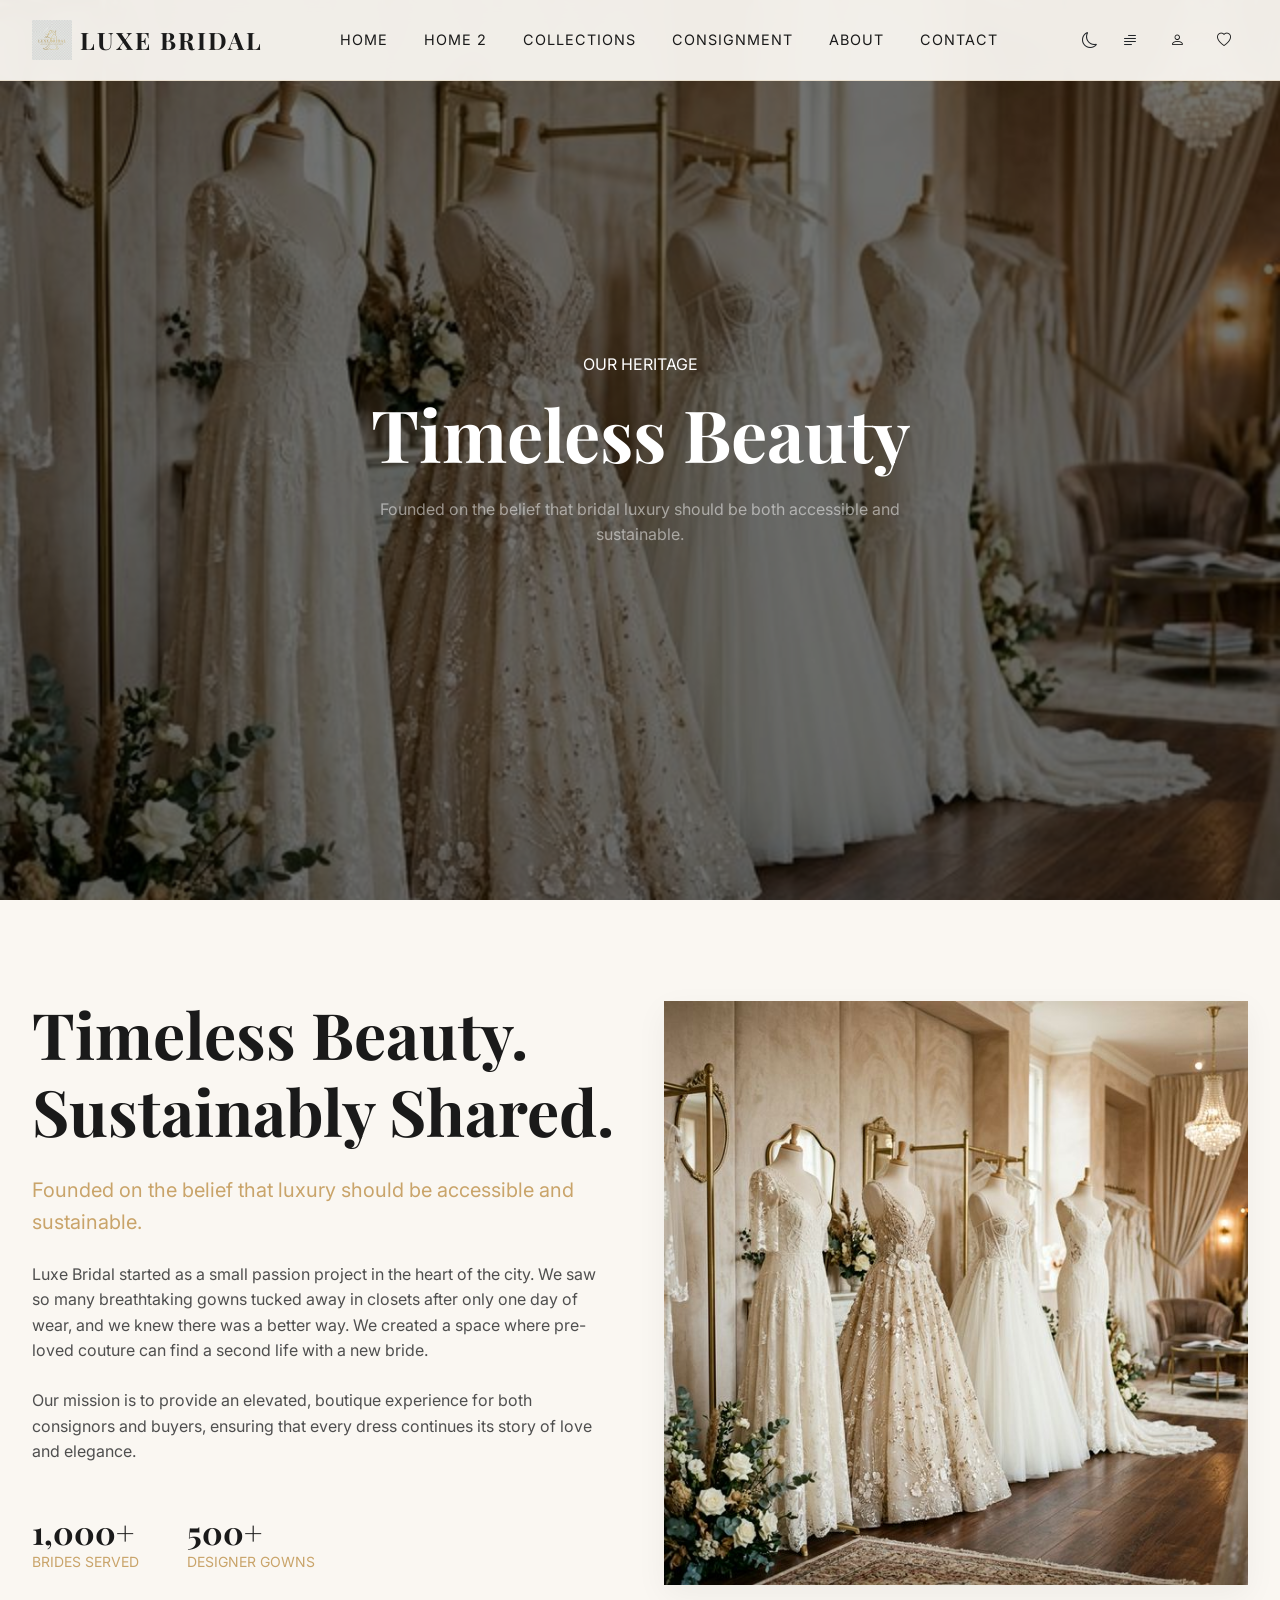
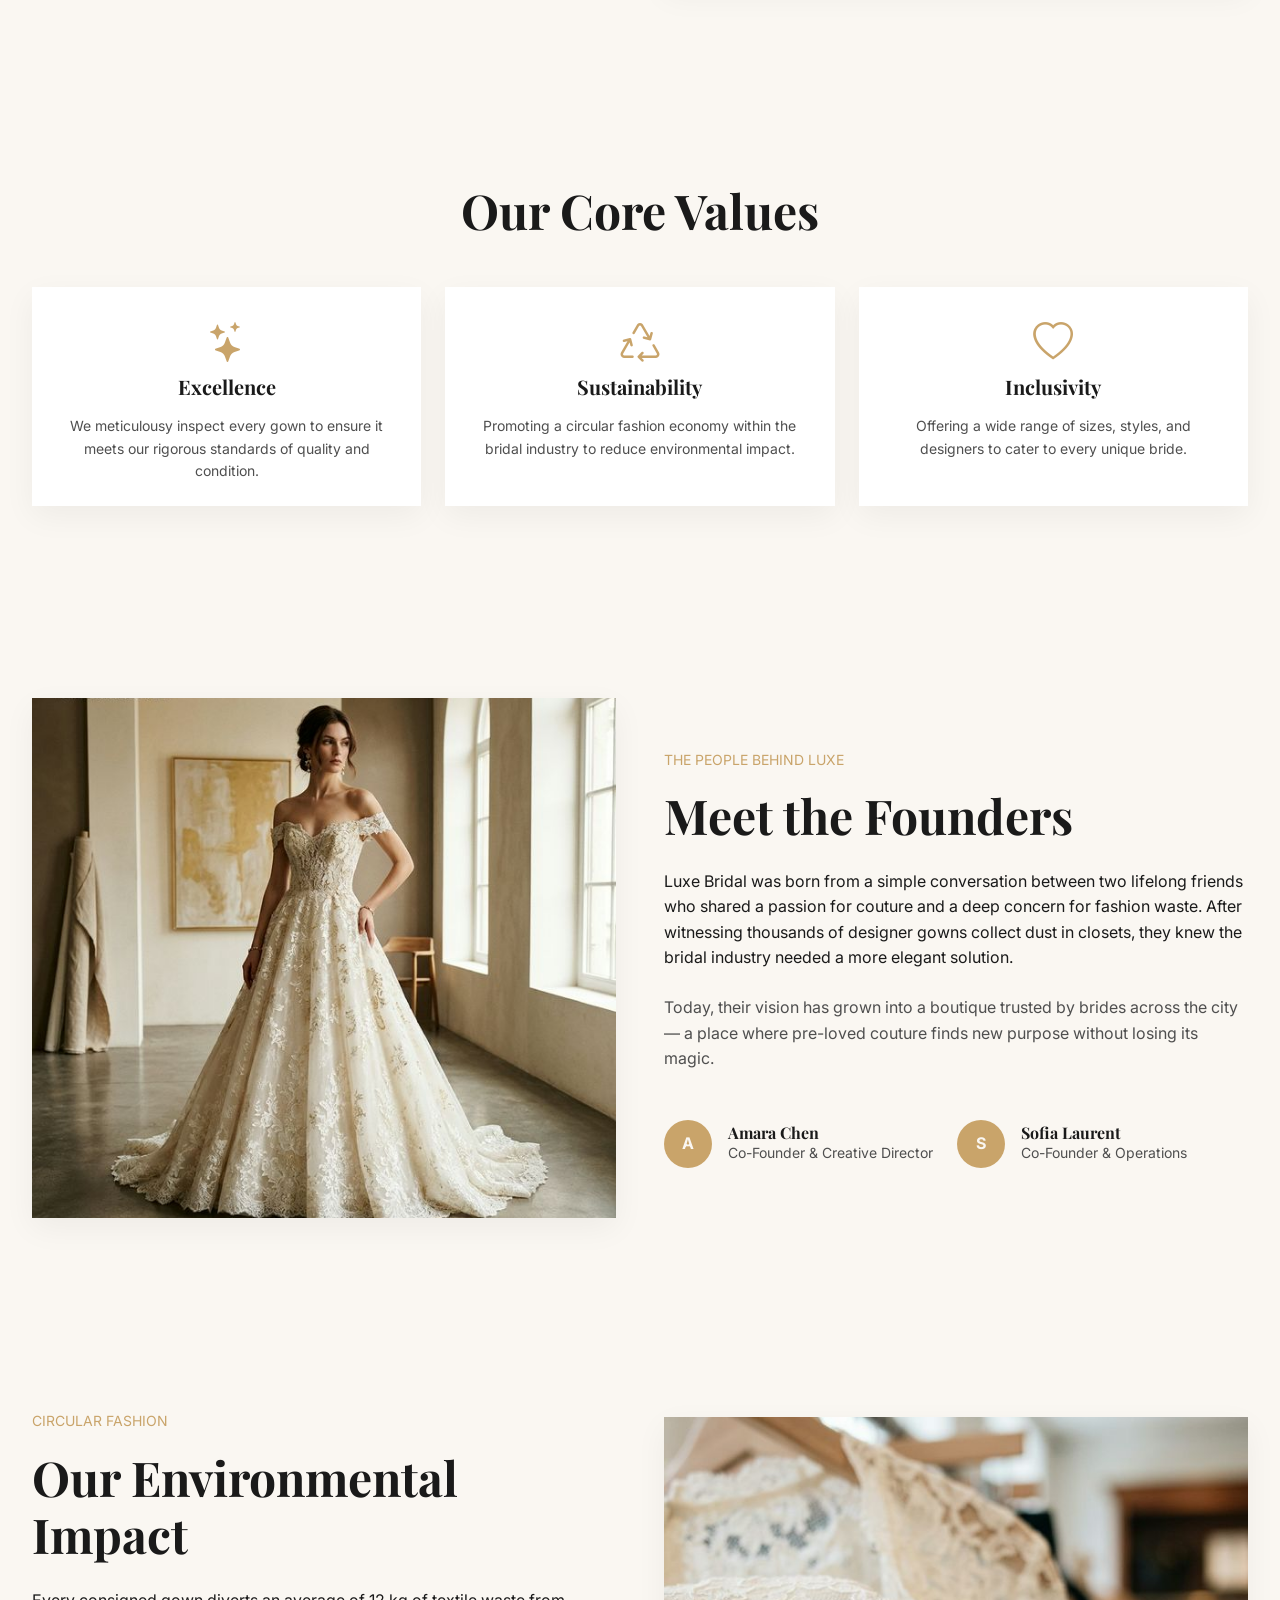
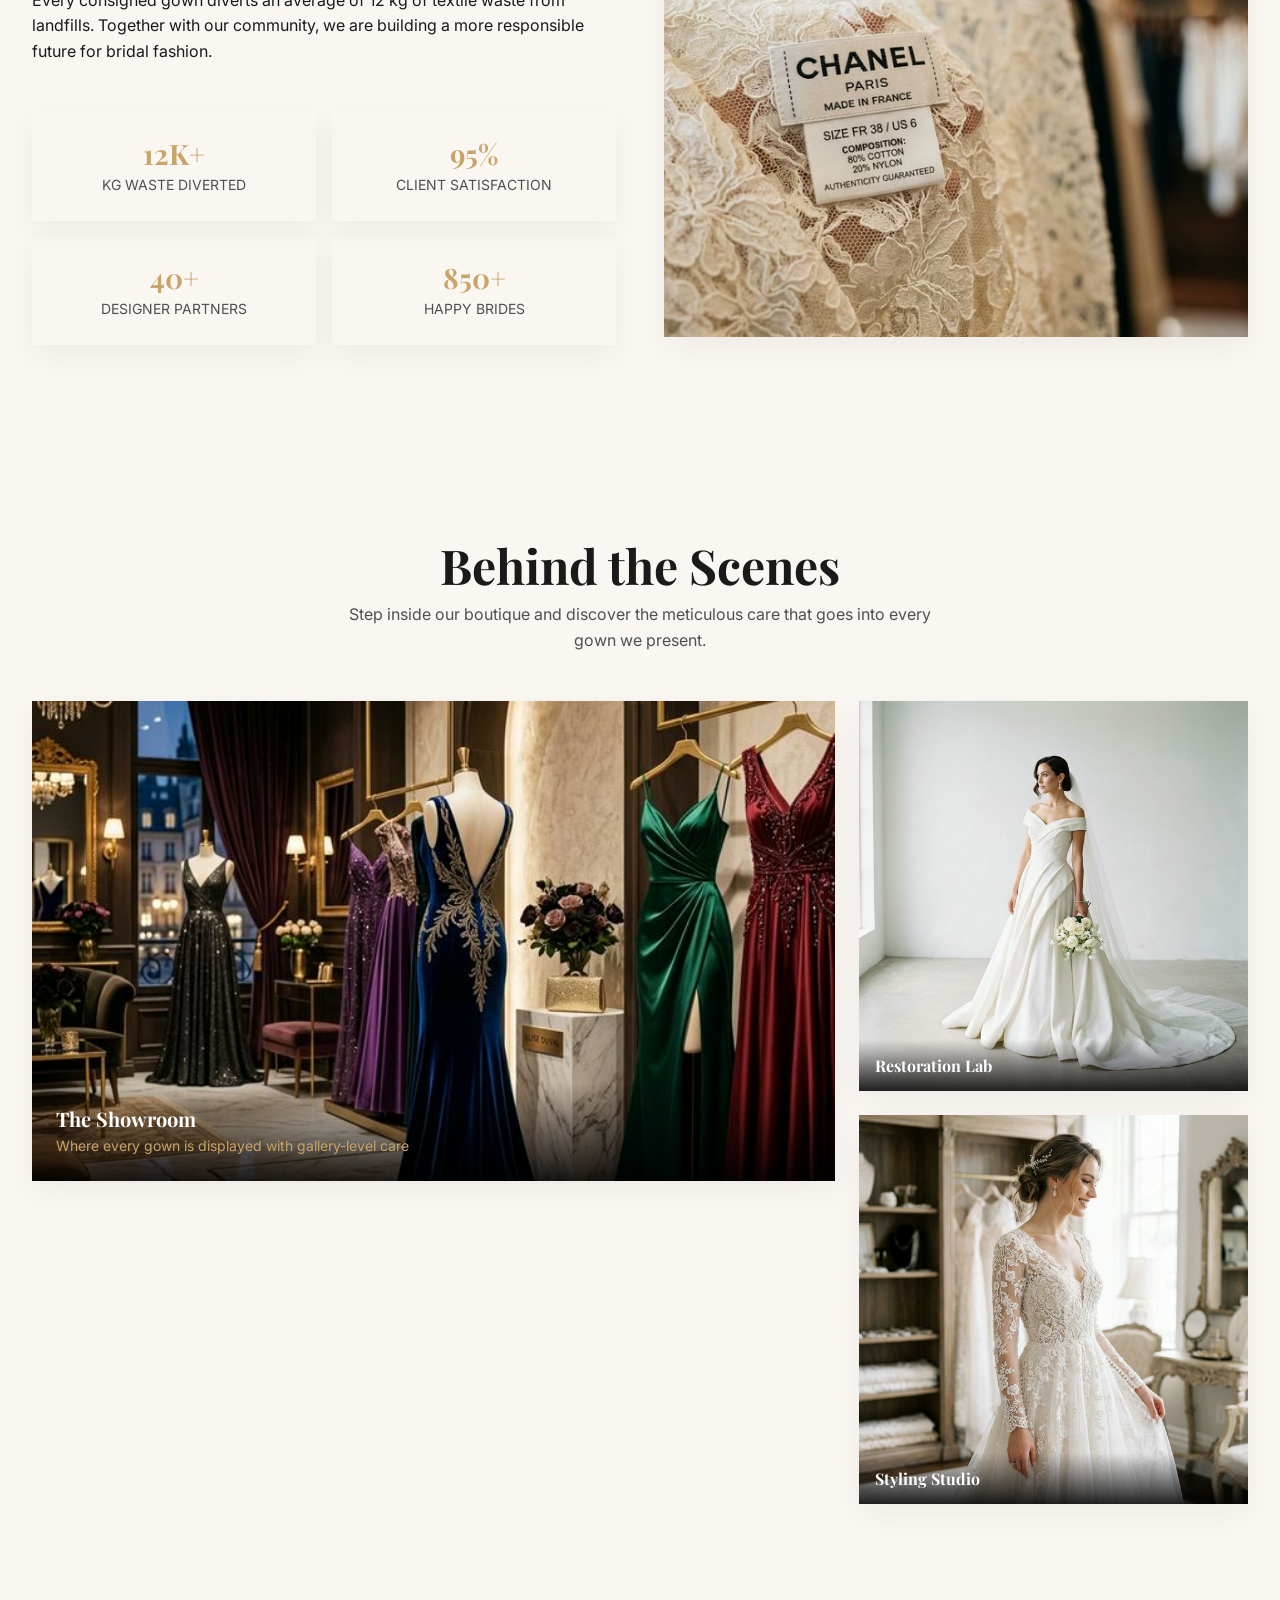
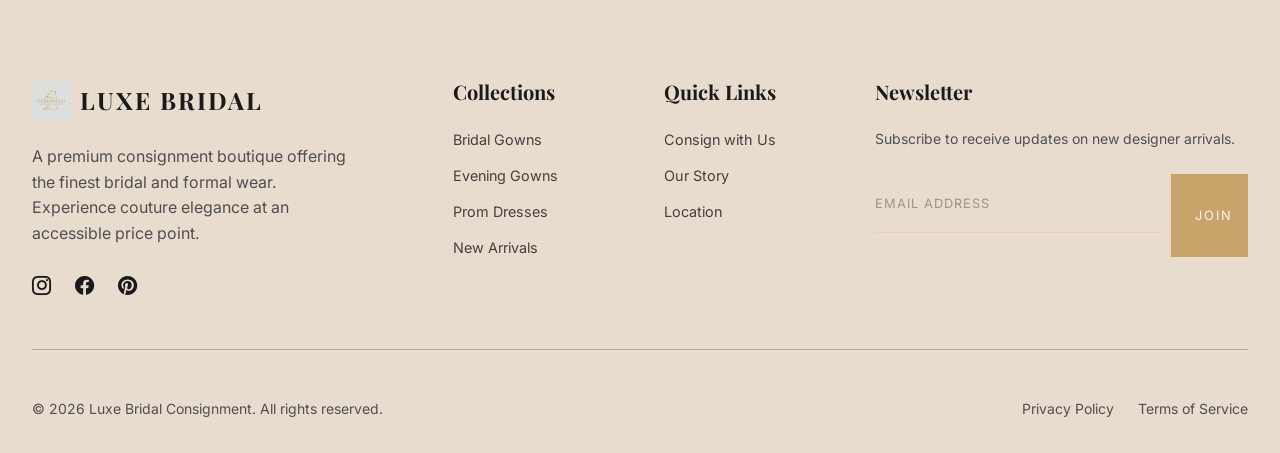
==== about.html @ f7917729 "Standardize luxury branding, update footers, and add social logins" ====
<!DOCTYPE html>
<html lang="en">

<head>
    <meta charset="UTF-8">
    <meta name="viewport" content="width=device-width, initial-scale=1.0">
    <title>About Our Story | LUXE BRIDAL</title>
    <link href="https://cdn.jsdelivr.net/npm/bootstrap@5.3.0/dist/css/bootstrap.min.css" rel="stylesheet">
    <link rel="stylesheet" href="https://cdn.jsdelivr.net/npm/bootstrap-icons@1.11.1/font/bootstrap-icons.css">
    <link rel="stylesheet" href="css/style.css">
</head>

<body data-theme="light">

    <!-- Header -->
    <nav class="navbar-luxury">
        <div class="container-custom d-flex justify-content-between align-items-center">
            <a href="index.html" class="brand-logo">
                <img src="images/logo.png" alt="Luxe Bridal Logo" class="logo-img me-2">
                Luxe Bridal
            </a>

            <div class="nav-links-desktop d-none d-lg-block">
                <a href="index.html" class="nav-link-custom">Home</a>
                <a href="home2.html" class="nav-link-custom">Home 2</a>
                <a href="collections.html" class="nav-link-custom">Collections</a>
                <a href="consignment.html" class="nav-link-custom">Consignment</a>
                <a href="about.html" class="nav-link-custom active">About</a>
                <a href="contact.html" class="nav-link-custom">Contact</a>
            </div>

            <div class="header-actions d-flex align-items-center">
                <button id="theme-toggle" class="btn border-0 p-2 me-2" aria-label="Toggle Theme">
                    <i class="bi bi-moon"></i>
                </button>
                <button id="rtl-toggle" class="btn border-0 p-2 me-2" aria-label="Toggle RTL">
                    <i class="bi bi-text-paragraph"></i>
                </button>
                <a href="login.html" class="nav-link-custom d-none d-md-block me-3"><i class="bi bi-person"></i></a>
                <a href="#" class="nav-link-custom me-3"><i class="bi bi-heart"></i></a>
                <button id="hamburger-menu" class="btn border-0 p-0 d-lg-none" aria-label="Open Menu">
                    <i class="bi bi-list fs-3"></i>
                </button>
            </div>
        </div>
    </nav>

    <!-- Sidebar Menu (Mobile & Expanded) -->
    <div id="sidebar-overlay" class="sidebar-overlay"></div>
    <div id="sidebar-menu" class="sidebar-menu">
        <div id="sidebar-close" class="sidebar-close"><i class="bi bi-x-lg"></i></div>
        <nav class="d-flex flex-column gap-4">
            <a href="index.html" class="fs-4 luxury-heading">Home</a>
            <a href="home2.html" class="fs-4 luxury-heading">Home 2</a>
            <a href="collections.html" class="fs-4 luxury-heading">Collections</a>
            <a href="consignment.html" class="fs-4 luxury-heading">Consignment</a>
            <a href="about.html" class="fs-4 luxury-heading">Our Story</a>
            <a href="contact.html" class="fs-4 luxury-heading">Contact</a>
            <hr class="my-3 opacity-25">
            <a href="login.html" class="fs-5">Login / Sign Up</a>
        </nav>
        <div class="mt-auto">
            <p class="small opacity-50 mb-3">Luxe Bridal Consignment</p>
            <div class="d-flex gap-3">
                <a href="#"><i class="bi bi-instagram"></i></a>
                <a href="#"><i class="bi bi-facebook"></i></a>
                <a href="#"><i class="bi bi-pinterest"></i></a>
            </div>
        </div>
    </div>

    <!-- Page Header (Unified Hero) -->
    <header class="hero hero-small" style="background-image: url('images/collection_bridal.png');">
        <div class="hero-overlay"></div>
        <div class="hero-content container py-5 text-center">
            <span class="text-white text-uppercase letter-spacing-2 mb-3 d-block">Our Heritage</span>
            <h1 class="text-white display-3 luxury-heading">Timeless Beauty</h1>
            <p class="text-white-50 mx-auto mb-0" style="max-width: 600px;">Founded on the belief that bridal luxury
                should be both accessible and sustainable.</p>
        </div>
    </header>

    <!-- About Main -->
    <section class="py-5">
        <div class="container-custom py-5">
            <div class="row align-items-center g-5">
                <div class="col-lg-6">
                    <h1 class="display-3 luxury-heading mb-4">Timeless Beauty. Sustainably Shared.</h1>
                    <p class="lead text-gold mb-4">Founded on the belief that luxury should be accessible and
                        sustainable.</p>
                    <p class="text-muted mb-4">Luxe Bridal started as a small passion project in the heart of the city.
                        We saw so many breathtaking gowns tucked away in closets after only one day of wear, and we knew
                        there was a better way. We created a space where pre-loved couture can find a second life with a
                        new bride.</p>
                    <p class="text-muted mb-5">Our mission is to provide an elevated, boutique experience for both
                        consignors and buyers, ensuring that every dress continues its story of love and elegance.</p>
                    <div class="d-flex gap-5">
                        <div>
                            <h3 class="h2 luxury-heading mb-0">1,000+</h3>
                            <p class="small text-gold text-uppercase">Brides Served</p>
                        </div>
                        <div>
                            <h3 class="h2 luxury-heading mb-0">500+</h3>
                            <p class="small text-gold text-uppercase">Designer Gowns</p>
                        </div>
                    </div>
                </div>
                <div class="col-lg-6">
                    <div class="position-relative">
                        <img src="images/collection_bridal.png" alt="Our Boutique" class="img-fluid luxury-shadow">
                        <div class="accent-square d-none d-xl-block"></div>
                    </div>
                </div>
            </div>
        </div>
    </section>

    <!-- Values Section -->
    <section class="py-5 bg-ivory">
        <div class="container-custom py-5 text-center">
            <h2 class="display-5 luxury-heading mb-5">Our Core Values</h2>
            <div class="row g-4">
                <div class="col-md-4">
                    <div class="p-4 bg-white luxury-shadow h-100" style="background: var(--card-bg) !important;">
                        <i class="bi bi-stars text-gold fs-1 mb-3"></i>
                        <h4 class="luxury-heading h5 mb-3">Excellence</h4>
                        <p class="small text-muted mb-0">We meticulousy inspect every gown to ensure it meets our
                            rigorous standards of quality and condition.</p>
                    </div>
                </div>
                <div class="col-md-4">
                    <div class="p-4 bg-white luxury-shadow h-100" style="background: var(--card-bg) !important;">
                        <i class="bi bi-recycle text-gold fs-1 mb-3"></i>
                        <h4 class="luxury-heading h5 mb-3">Sustainability</h4>
                        <p class="small text-muted mb-0">Promoting a circular fashion economy within the bridal industry
                            to reduce environmental impact.</p>
                    </div>
                </div>
                <div class="col-md-4">
                    <div class="p-4 bg-white luxury-shadow h-100" style="background: var(--card-bg) !important;">
                        <i class="bi bi-heart text-gold fs-1 mb-3"></i>
                        <h4 class="luxury-heading h5 mb-3">Inclusivity</h4>
                        <p class="small text-muted mb-0">Offering a wide range of sizes, styles, and designers to cater
                            to every unique bride.</p>
                    </div>
                </div>
            </div>
        </div>
    </section>

    <!-- Section 1: Meet the Founders -->
    <section class="py-5">
        <div class="container-custom py-5">
            <div class="row align-items-center g-5">
                <div class="col-lg-6">
                    <img src="images/hero_bridal.png" alt="Our Founders" class="img-fluid luxury-shadow w-100"
                        style="object-fit:cover; max-height:520px;">
                </div>
                <div class="col-lg-6">
                    <span class="text-gold text-uppercase letter-spacing-2 small mb-3 d-block">The People Behind
                        Luxe</span>
                    <h2 class="display-5 luxury-heading mb-4">Meet the Founders</h2>
                    <p class="mb-4">Luxe Bridal was born from a simple conversation between two lifelong friends who
                        shared a passion for couture and a deep concern for fashion waste. After witnessing thousands of
                        designer gowns collect dust in closets, they knew the bridal industry needed a more elegant
                        solution.</p>
                    <p class="text-muted mb-5">Today, their vision has grown into a boutique trusted by brides across
                        the city — a place where pre-loved couture finds new purpose without losing its magic.</p>
                    <div class="d-flex gap-4">
                        <div class="d-flex align-items-center gap-3">
                            <div class="rounded-circle d-flex align-items-center justify-content-center"
                                style="width:48px;height:48px;background:var(--accent-gold);color:var(--btn-text);font-weight:700;">
                                A</div>
                            <div>
                                <h6 class="luxury-heading mb-0">Amara Chen</h6>
                                <p class="small text-muted mb-0">Co-Founder & Creative Director</p>
                            </div>
                        </div>
                        <div class="d-flex align-items-center gap-3">
                            <div class="rounded-circle d-flex align-items-center justify-content-center"
                                style="width:48px;height:48px;background:var(--accent-gold);color:var(--btn-text);font-weight:700;">
                                S</div>
                            <div>
                                <h6 class="luxury-heading mb-0">Sofia Laurent</h6>
                                <p class="small text-muted mb-0">Co-Founder & Operations</p>
                            </div>
                        </div>
                    </div>
                </div>
            </div>
        </div>
    </section>

    <!-- Section 2: Our Impact -->
    <section class="py-5 bg-ivory">
        <div class="container-custom py-5">
            <div class="row align-items-center g-5 flex-row-reverse">
                <div class="col-lg-6">
                    <img src="images/consignment_process.png" alt="Our Impact" class="img-fluid luxury-shadow w-100"
                        style="object-fit:cover; max-height:520px;">
                </div>
                <div class="col-lg-6">
                    <span class="text-gold text-uppercase letter-spacing-2 small mb-3 d-block">Circular Fashion</span>
                    <h2 class="display-5 luxury-heading mb-4">Our Environmental Impact</h2>
                    <p class="mb-5">Every consigned gown diverts an average of 12 kg of textile waste from landfills.
                        Together with our community, we are building a more responsible future for bridal fashion.</p>
                    <div class="row g-3">
                        <div class="col-6">
                            <div class="p-4 luxury-shadow text-center h-100">
                                <h3 class="luxury-heading text-gold mb-1">12K+</h3>
                                <p class="small text-muted mb-0 text-uppercase letter-spacing-1">Kg Waste Diverted</p>
                            </div>
                        </div>
                        <div class="col-6">
                            <div class="p-4 luxury-shadow text-center h-100">
                                <h3 class="luxury-heading text-gold mb-1">95%</h3>
                                <p class="small text-muted mb-0 text-uppercase letter-spacing-1">Client Satisfaction</p>
                            </div>
                        </div>
                        <div class="col-6">
                            <div class="p-4 luxury-shadow text-center h-100">
                                <h3 class="luxury-heading text-gold mb-1">40+</h3>
                                <p class="small text-muted mb-0 text-uppercase letter-spacing-1">Designer Partners</p>
                            </div>
                        </div>
                        <div class="col-6">
                            <div class="p-4 luxury-shadow text-center h-100">
                                <h3 class="luxury-heading text-gold mb-1">850+</h3>
                                <p class="small text-muted mb-0 text-uppercase letter-spacing-1">Happy Brides</p>
                            </div>
                        </div>
                    </div>
                </div>
            </div>
        </div>
    </section>

    <!-- Section 3: Behind the Scenes -->
    <section class="py-5">
        <div class="container-custom py-5">
            <div class="text-center mb-5">
                <h2 class="display-5 luxury-heading">Behind the Scenes</h2>
                <p class="text-muted mx-auto" style="max-width:600px;">Step inside our boutique and discover the
                    meticulous care that goes into every gown we present.</p>
            </div>
            <div class="row g-4">
                <div class="col-md-8">
                    <div class="position-relative overflow-hidden luxury-shadow" style="height: 480px;">
                        <img src="images/collection_formal.png" alt="Boutique Interior"
                            class="w-100 h-100 object-fit-cover">
                        <div class="position-absolute bottom-0 start-0 w-100 p-4"
                            style="background: linear-gradient(transparent, rgba(0,0,0,0.85));">
                            <h4 class="text-white luxury-heading h5 mb-1">The Showroom</h4>
                            <p class="text-gold small mb-0">Where every gown is displayed with gallery-level care</p>
                        </div>
                    </div>
                </div>
                <div class="col-md-4">
                    <div class="d-flex flex-column gap-4 h-100">
                        <div class="position-relative overflow-hidden luxury-shadow flex-grow-1"
                            style="min-height: 228px;">
                            <img src="images/dress_1.png" alt="Restoration" class="w-100 h-100 object-fit-cover">
                            <div class="position-absolute bottom-0 start-0 w-100 p-3"
                                style="background: linear-gradient(transparent, rgba(0,0,0,0.85));">
                                <h5 class="text-white luxury-heading h6 mb-0">Restoration Lab</h5>
                            </div>
                        </div>
                        <div class="position-relative overflow-hidden luxury-shadow flex-grow-1"
                            style="min-height: 228px;">
                            <img src="images/dress_2.png" alt="Styling" class="w-100 h-100 object-fit-cover">
                            <div class="position-absolute bottom-0 start-0 w-100 p-3"
                                style="background: linear-gradient(transparent, rgba(0,0,0,0.85));">
                                <h5 class="text-white luxury-heading h6 mb-0">Styling Studio</h5>
                            </div>
                        </div>
                    </div>
                </div>
            </div>
        </div>
    </section>

    <!-- Footer -->
    <footer>
        <div class="container-custom">
            <div class="row g-5">
                <div class="col-lg-4">
                    <a href="index.html" class="brand-logo mb-4">
                        <img src="images/logo.png" alt="Luxe Bridal Logo" class="logo-img me-2">
                        Luxe Bridal
                    </a>
                    <p class="text-muted pe-lg-5">A premium consignment boutique offering the finest bridal and formal
                        wear. Experience couture elegance at an accessible price point.</p>
                    <div class="d-flex mt-4">
                        <a href="#" class="social-icon"><i class="bi bi-instagram"></i></a>
                        <a href="#" class="social-icon"><i class="bi bi-facebook"></i></a>
                        <a href="#" class="social-icon"><i class="bi bi-pinterest"></i></a>
                    </div>
                </div>
                <div class="col-md-4 col-lg-2">
                    <h5 class="luxury-heading mb-4">Collections</h5>
                    <a href="collections.html" class="footer-link">Bridal Gowns</a>
                    <a href="collections.html" class="footer-link">Evening Gowns</a>
                    <a href="collections.html" class="footer-link">Prom Dresses</a>
                    <a href="collections.html" class="footer-link">New Arrivals</a>
                </div>
                <div class="col-md-4 col-lg-2">
                    <h5 class="luxury-heading mb-4">Quick Links</h5>
                    <a href="consignment.html" class="footer-link">Consign with Us</a>
                    <a href="about.html" class="footer-link">Our Story</a>
                    <a href="contact.html" class="footer-link">Location</a>
                </div>
                <div class="col-md-4 col-lg-4">
                    <h5 class="luxury-heading mb-4">Newsletter</h5>
                    <p class="small text-muted mb-4">Subscribe to receive updates on new designer arrivals.</p>
                    <div class="d-flex">
                        <input type="email" class="form-control-luxury me-2" placeholder="Email Address">
                        <button class="btn-gold px-4">Join</button>
                    </div>
                </div>
            </div>
            <hr class="my-5 opacity-10">
            <div class="d-flex flex-column flex-md-row justify-content-between align-items-center gap-3">
                <p class="small text-muted mb-0">&copy; 2026 Luxe Bridal Consignment. All rights reserved.</p>
                <div class="d-flex gap-4">
                    <a href="#" class="small text-muted">Privacy Policy</a>
                    <a href="#" class="small text-muted">Terms of Service</a>
                </div>
            </div>
        </div>
    </footer>

    <script src="https://cdn.jsdelivr.net/npm/bootstrap@5.3.0/dist/js/bootstrap.bundle.min.js"></script>
    <script src="js/main.js"></script>
</body>

</html>
---- css/style.css ----
/* 
    Consignment Shop for Bridal & Formal Wear 
    Design Style: Luxury, Elegant, Editorial
*/

@import url('https://fonts.googleapis.com/css2?family=Playfair+Display:ital,wght@0,400;0,700;1,400&family=Inter:wght@300;400;500;600&family=Cormorant+Garamond:ital,wght@0,300;0,600;1,300&display=swap');

:root {
    /* Light Mode Tokens */
    --primary-bg: #FAF7F2;
    --secondary-bg: #E8DCCF;
    --accent-gold: #C9A46A;
    --accent-nude: #D9B8A8;
    --text-main: #1A1A1A;
    --text-muted: #4F4F4F;
    --header-bg: rgba(250, 247, 242, 0.95);
    --border-color: rgba(201, 164, 106, 0.2);
    --btn-text: #FAF7F2;
    --card-bg: #ffffff;

    /* Typography */
    --font-heading: 'Playfair Display', serif;
    --font-body: 'Inter', sans-serif;
    --font-alt: 'Cormorant Garamond', serif;

    /* Transitions */
    --transition-smooth: all 0.4s cubic-bezier(0.165, 0.84, 0.44, 1);
}

[data-theme="dark"] {
    /* Dark Mode Tokens */
    --primary-bg: #0F0F10;
    --secondary-bg: #1C1A19;
    --accent-gold: #D4AF72;
    --accent-nude: #4A3B35;
    --text-main: #FFFFFF;
    --text-muted: #D1D1D1;
    --header-bg: rgba(15, 15, 16, 0.95);
    --border-color: rgba(212, 175, 114, 0.2);
    --btn-text: #0F0F10;
    --card-bg: #1A1A1B;
}

* {
    margin: 0;
    padding: 0;
    box-sizing: border-box;
}

body {
    font-family: var(--font-body);
    background-color: var(--primary-bg);
    color: var(--text-main);
    line-height: 1.6;
    transition: var(--transition-smooth);
    overflow-x: hidden;
}

h1,
h2,
h3,
h4,
.luxury-heading {
    font-family: var(--font-heading);
    font-weight: 700;
}

p,
.lead {
    font-weight: 400;
    color: var(--text-main);
}

.text-muted {
    color: var(--text-muted) !important;
    opacity: 1 !important;
}

h1,
h2,
h3,
h4,
h5,
h6,
.luxury-heading {
    color: var(--text-main);
}

a {
    text-decoration: none;
    color: inherit;
    transition: var(--transition-smooth);
}

/* --- Layout Components --- */

.container-custom {
    max-width: 1400px;
    margin: 0 auto;
    padding: 0 2rem;
}

/* Header & Navbar */
.navbar-luxury {
    position: fixed;
    top: 0;
    width: 100%;
    z-index: 1000;
    background: var(--header-bg);
    backdrop-filter: blur(10px);
    border-bottom: 1px solid var(--border-color);
    padding: 1.25rem 0;
    transition: var(--transition-smooth);
}

.brand-logo {
    font-family: var(--font-heading);
    font-size: 1.5rem;
    letter-spacing: 2px;
    text-transform: uppercase;
    font-weight: 700;
    display: flex;
    align-items: center;
}

.logo-img {
    height: 40px;
    width: auto;
    object-fit: contain;
    transition: var(--transition-smooth);
}

.brand-logo:hover .logo-img {
    transform: scale(1.1);
}

.nav-link-custom {
    font-size: 0.9rem;
    text-transform: uppercase;
    letter-spacing: 1px;
    margin: 0 1rem;
    position: relative;
}

.nav-link-custom::after {
    content: '';
    position: absolute;
    bottom: -5px;
    left: 0;
    width: 0;
    height: 1px;
    background: var(--accent-gold);
    transition: var(--transition-smooth);
}

.nav-link-custom:hover::after {
    width: 100%;
}

/* Sidebar Menu */
.sidebar-overlay {
    position: fixed;
    top: 0;
    left: 0;
    width: 100%;
    height: 100%;
    background: rgba(0, 0, 0, 0.5);
    z-index: 1001;
    opacity: 0;
    visibility: hidden;
    transition: var(--transition-smooth);
}

/* --- Refined Components --- */

.sidebar-menu {
    position: fixed;
    top: 0;
    right: -100%;
    width: 350px;
    height: 100vh;
    background: var(--primary-bg);
    z-index: 1002;
    padding: 3rem;
    transition: all 0.5s cubic-bezier(0.77, 0, 0.175, 1);
    display: flex;
    flex-direction: column;
    box-shadow: -10px 0 30px rgba(0, 0, 0, 0.05);
}

[data-theme="dark"] .sidebar-menu {
    background: rgba(15, 15, 16, 0.98);
    backdrop-filter: blur(15px);
}

.sidebar-overlay.active {
    opacity: 1;
    visibility: visible;
}

.sidebar-menu.active {
    right: 0;
}

.btn-gold {
    background: var(--accent-gold);
    color: var(--btn-text) !important;
    padding: 1rem 2.5rem;
    text-transform: uppercase;
    letter-spacing: 2px;
    font-size: 0.8rem;
    border: none;
    border-radius: 0;
    position: relative;
    overflow: hidden;
    transition: var(--transition-smooth);
    display: inline-block;
    text-align: center;
}

.btn-gold::before {
    content: '';
    position: absolute;
    top: 0;
    left: -100%;
    width: 100%;
    height: 100%;
    background: rgba(255, 255, 255, 0.1);
    transition: var(--transition-smooth);
}

.btn-gold:hover::before {
    left: 0;
}

.btn-gold:hover {
    background: var(--text-main);
    color: var(--primary-bg) !important;
}

/* --- Home 2 Specific Sections --- */

/* Editorial Ribbon */
.editorial-ribbon {
    background: var(--text-main);
    color: var(--primary-bg);
    padding: 2.5rem 0;
    overflow: hidden;
}

.marquee-container {
    display: flex;
    white-space: nowrap;
    animation: marquee 30s linear infinite;
}

.marquee-item {
    font-family: var(--font-heading);
    font-size: 1.2rem;
    text-transform: uppercase;
    letter-spacing: 5px;
    margin: 0 4rem;
    opacity: 0.6;
}

@keyframes marquee {
    0% {
        transform: translateX(0);
    }

    100% {
        transform: translateX(-50%);
    }
}

/* Split Screen Hero */
.hero-split {
    display: flex;
    height: 100vh;
    background: var(--primary-bg);
}

.hero-split-image {
    flex: 1;
    background-size: cover;
    background-position: center;
}

.hero-split-content {
    flex: 1;
    display: flex;
    flex-direction: column;
    justify-content: center;
    padding: 5rem;
    background: var(--secondary-bg);
}

/* Vault Cards */
.vault-card {
    border: 1px solid var(--accent-gold);
    padding: 2.5rem;
    transition: var(--transition-smooth);
    text-align: center;
}

.vault-card:hover {
    background: var(--accent-gold);
    color: var(--btn-text);
}

.vault-card:hover p {
    color: var(--btn-text) !important;
}

/* Stories / Testimonials */
.story-wrapper {
    position: relative;
    padding-bottom: 4rem;
}

.story-quote {
    font-family: var(--font-alt);
    font-style: italic;
    font-size: 1.8rem;
    line-height: 1.4;
    margin-bottom: 2rem;
}

/* Service Spotlight Icons */
.service-icon-box {
    border: 1px solid var(--border-color);
    padding: 3rem;
    transition: var(--transition-smooth);
    height: 100%;
}

.service-icon-box:hover {
    border-color: var(--accent-gold);
    transform: translateY(-5px);
}

@media (max-width: 991px) {
    .hero-split {
        flex-direction: column;
        height: auto;
    }

    .hero-split-image {
        width: 100%;
        height: 60vh;
        min-height: 400px;
    }

    .hero-split-content {
        padding: 3rem 1.5rem;
    }
}

/* Form refinement */
.form-control-luxury::placeholder {
    color: var(--text-muted);
    opacity: 0.5;
    font-size: 0.8rem;
    text-transform: uppercase;
    letter-spacing: 1px;
}

/* Accessibility: Focus States */
.btn:focus,
.form-control:focus,
a:focus {
    outline: 2px solid var(--accent-gold);
    outline-offset: 3px;
}

/* Prevent horizontal scroll on small devices */
html,
body {
    max-width: 100%;
    overflow-x: hidden;
}

/* Image Hover Zoom */
.product-card .img-container {
    overflow: hidden;
}

.product-card .img-container img {
    transition: transform 0.8s cubic-bezier(0.165, 0.84, 0.44, 1);
}

.product-card:hover .img-container img {
    transform: scale(1.1);
}

.btn-outline {
    border: 1px solid var(--accent-gold);
    color: var(--text-main);
    padding: 1rem 2.5rem;
    text-transform: uppercase;
    letter-spacing: 2px;
    font-size: 0.8rem;
    background: transparent;
    transition: var(--transition-smooth);
}

.btn-outline:hover {
    background: var(--accent-gold);
    color: var(--btn-text);
}

/* Hero Section */
.hero {
    height: 100vh;
    display: flex;
    align-items: center;
    justify-content: center;
    text-align: center;
    position: relative;
    background-size: cover;
    background-position: center;
    color: #fff;
}

.hero-overlay {
    position: absolute;
    top: 0;
    left: 0;
    width: 100%;
    height: 100%;
    background: rgba(0, 0, 0, 0.55);
}

.hero-content {
    position: relative;
    z-index: 1;
    max-width: 800px;
}

.hero-content h1 {
    font-size: 4.5rem;
    margin-bottom: 1.5rem;
    line-height: 1.1;
    animation: fadeInUp 1s ease forwards;
}

/* Card Styles */
.product-card {
    background: var(--card-bg);
    border: none;
    border-radius: 0;
    overflow: hidden;
    transition: var(--transition-smooth);
    margin-bottom: 2rem;
}

.product-card:hover {
    transform: translateY(-10px);
    box-shadow: 0 20px 40px rgba(0, 0, 0, 0.1);
}

.product-card img {
    width: 100%;
    height: 500px;
    object-fit: cover;
    transition: var(--transition-smooth);
}

.product-card:hover img {
    transform: scale(1.05);
}

.product-info {
    padding: 1.5rem;
    text-align: center;
}

/* Footer & Hover Effects */
footer {
    background: var(--secondary-bg);
    padding: 5rem 0 2rem;
    color: var(--text-main);
}

.footer-link {
    display: block;
    margin-bottom: 0.8rem;
    font-size: 0.9rem;
    opacity: 0.8;
}

.footer-link:hover {
    opacity: 1;
    color: var(--accent-gold);
    padding-left: 5px;
}

.social-icon {
    font-size: 1.2rem;
    margin-right: 1.5rem;
    transition: var(--transition-smooth);
}

.social-icon:hover {
    color: var(--accent-gold);
    text-shadow: 0 0 10px var(--accent-gold);
}

/* Responsive Grid Fixes */
@media (max-width: 1024px) {
    .hero-content h1 {
        font-size: 3.5rem;
    }

    .nav-links-desktop {
        display: none;
    }
}

@media (max-width: 768px) {
    .container-custom {
        padding: 0 1.5rem;
    }

    .hero-content h1 {
        font-size: 2.5rem;
    }

    .sidebar-menu {
        width: 100%;
    }
}

/* Animations */
@keyframes fadeInUp {
    from {
        opacity: 0;
        transform: translateY(30px);
    }

    to {
        opacity: 1;
        transform: translateY(0);
    }
}

/* Form Styles */
.auth-container {
    max-width: 450px;
    margin: 8rem auto 5rem;
    padding: 3rem;
    background: var(--card-bg);
    border: 1px solid var(--border-color);
}

.form-control-luxury {
    background: transparent;
    border: none;
    border-bottom: 1px solid var(--border-color);
    border-radius: 0;
    color: var(--text-main) !important;
    padding: 1rem 0;
    margin-bottom: 1.5rem;
}

.form-control-luxury:focus {
    box-shadow: none;
    border-bottom-color: var(--accent-gold);
    background: transparent;
}

/* Collections Page */
.filter-sidebar {
    position: sticky;
    top: 100px;
}

.filter-group {
    margin-bottom: 2rem;
}

.filter-title {
    font-size: 0.8rem;
    text-transform: uppercase;
    letter-spacing: 2px;
    margin-bottom: 1rem;
    display: block;
    font-weight: 700;
}

/* UI Utility Classes */
.text-gold {
    color: var(--accent-gold);
}

.bg-ivory {
    background-color: var(--primary-bg) !important;
}

.bg-white {
    background-color: var(--card-bg) !important;
}

.luxury-shadow {
    box-shadow: 0 10px 30px rgba(0, 0, 0, 0.05);
}

/* Custom Scrollbar */
::-webkit-scrollbar {
    width: 8px;
}

::-webkit-scrollbar-track {
    background: var(--primary-bg);
}

::-webkit-scrollbar-thumb {
    background: var(--accent-gold);
}

/* Password Toggle Style */
.password-toggle-btn {
    position: absolute;
    right: 0;
    top: 50%;
    transform: translateY(-50%);
    background: transparent;
    border: none;
    color: var(--text-muted);
    padding: 0 5px;
    cursor: pointer;
    transition: var(--transition-smooth);
    display: flex;
    align-items: center;
    justify-content: center;
}

.password-toggle-btn:hover {
    color: var(--accent-gold);
}

.form-control-luxury {
    padding-right: 40px !important;
    /* Make room for the eye icon */
}

/* Social Login Styles */
.social-login-divider {
    position: relative;
    text-align: center;
    margin: 2rem 0;
}

.social-login-divider::before {
    content: '';
    position: absolute;
    top: 50%;
    left: 0;
    width: 100%;
    height: 1px;
    background: var(--border-color);
}

.social-login-divider span {
    position: relative;
    padding: 0 1rem;
    background: var(--card-bg);
    color: var(--text-muted);
    font-size: 0.75rem;
    text-transform: uppercase;
    letter-spacing: 2px;
}

.social-buttons {
    display: flex;
    gap: 1rem;
    justify-content: center;
}

.btn-social {
    width: 50px;
    height: 50px;
    display: flex;
    align-items: center;
    justify-content: center;
    border: 1px solid var(--border-color);
    background: transparent;
    transition: var(--transition-smooth);
    color: var(--text-main);
    font-size: 1.2rem;
}

.btn-social:hover {
    border-color: var(--accent-gold);
    color: var(--accent-gold);
    transform: translateY(-3px);
    box-shadow: 0 5px 15px rgba(201, 164, 106, 0.1);
}
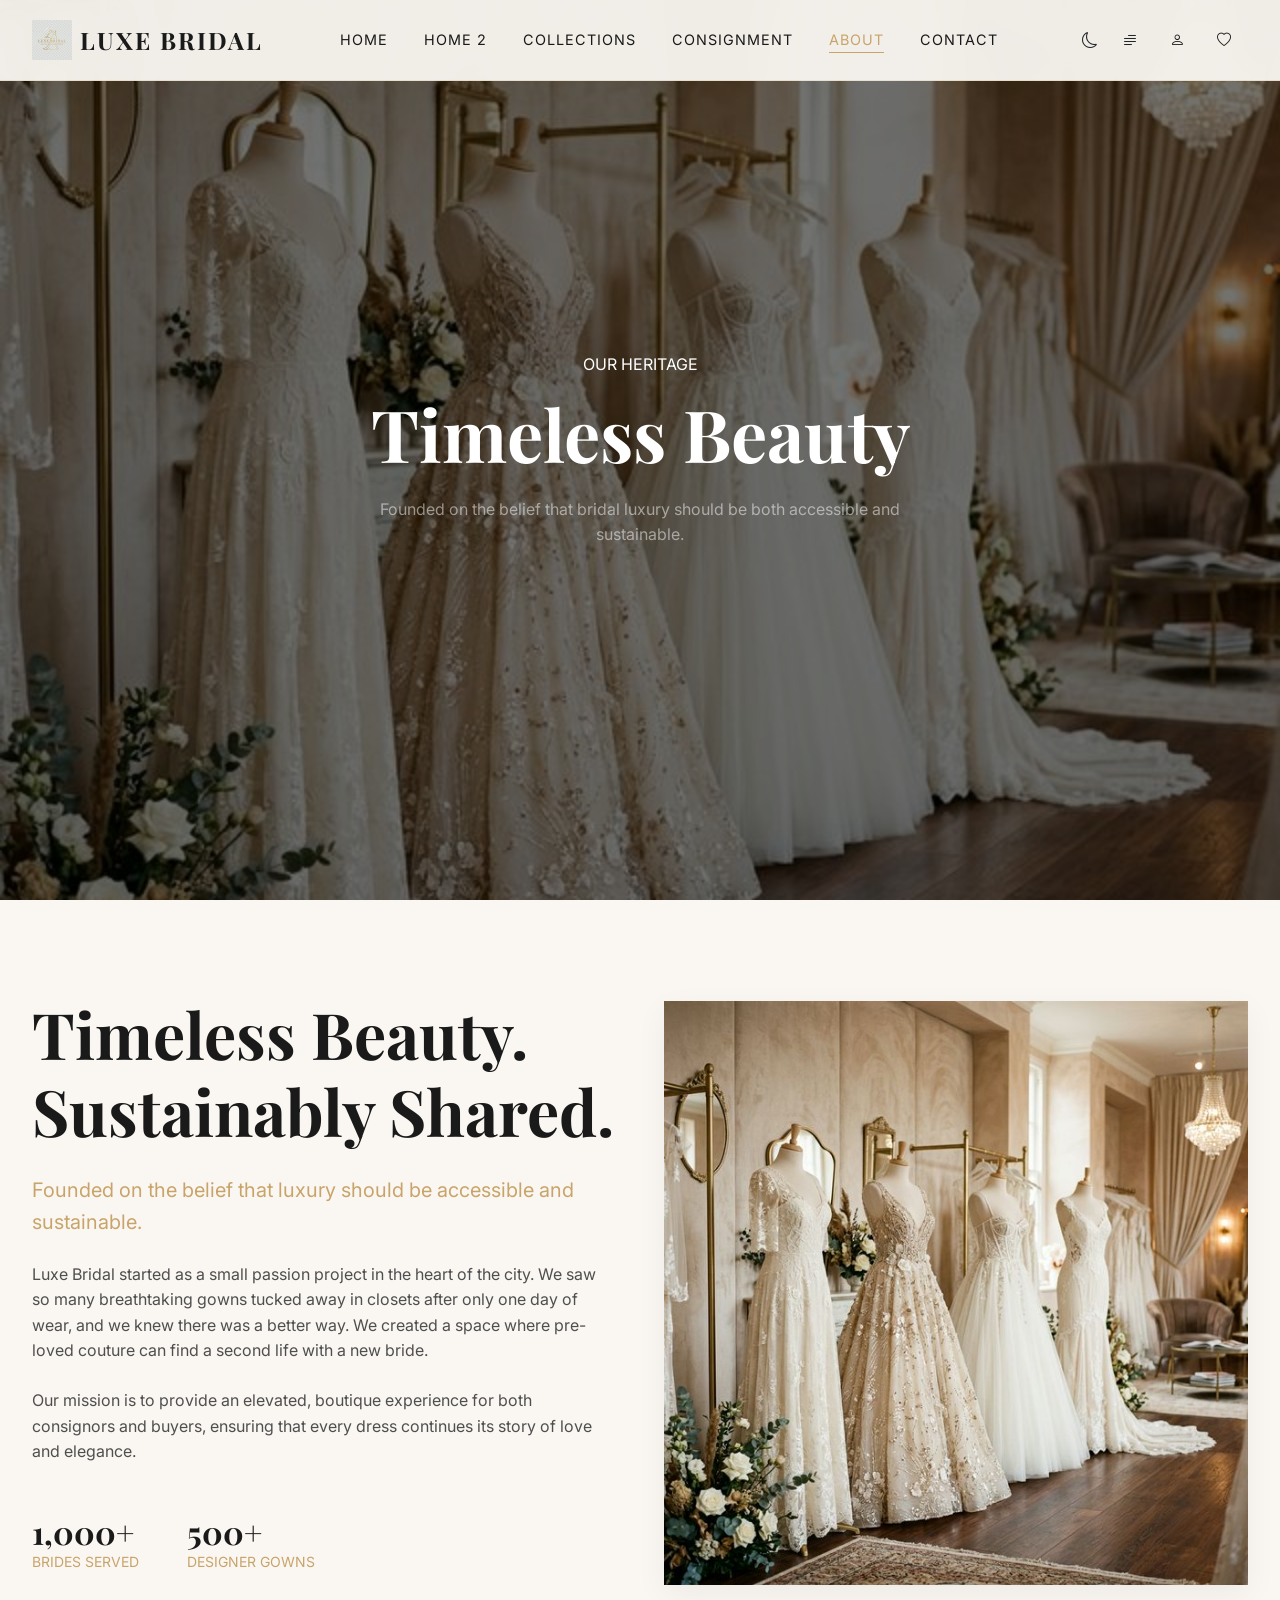
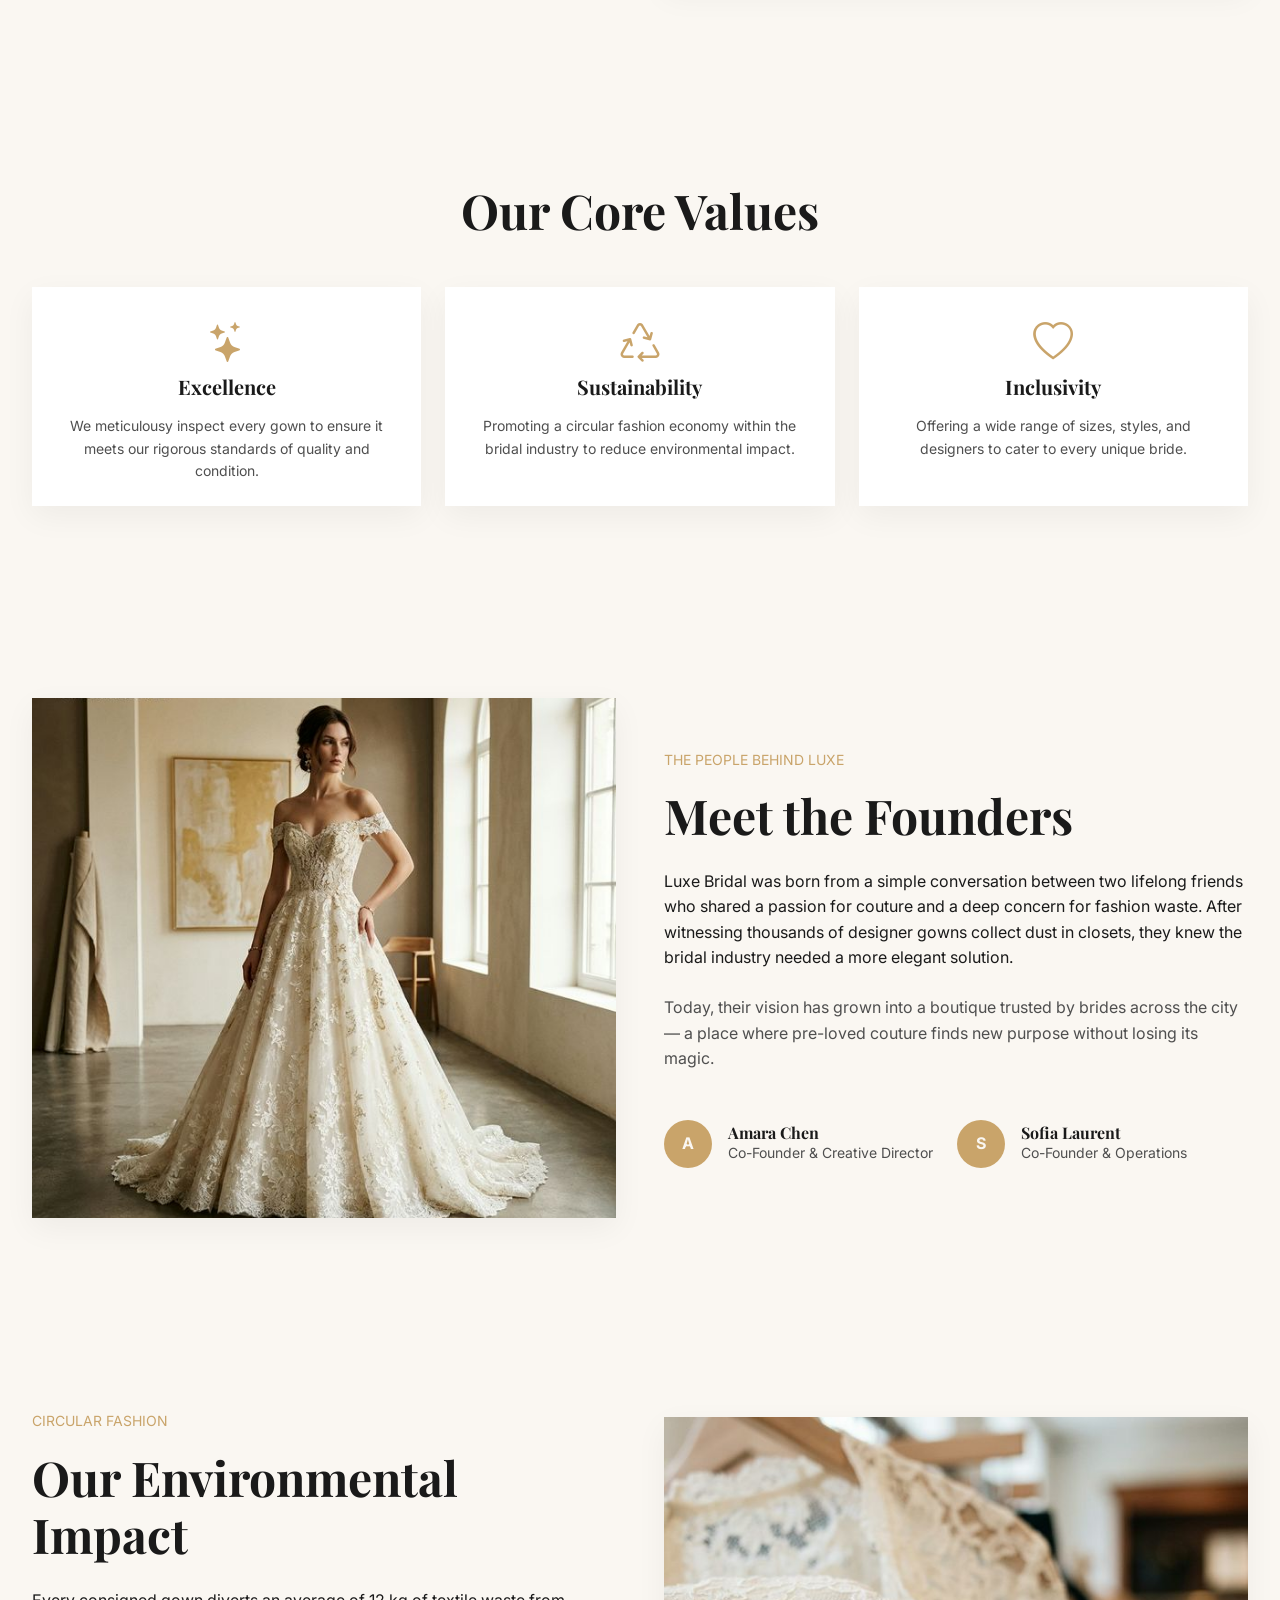
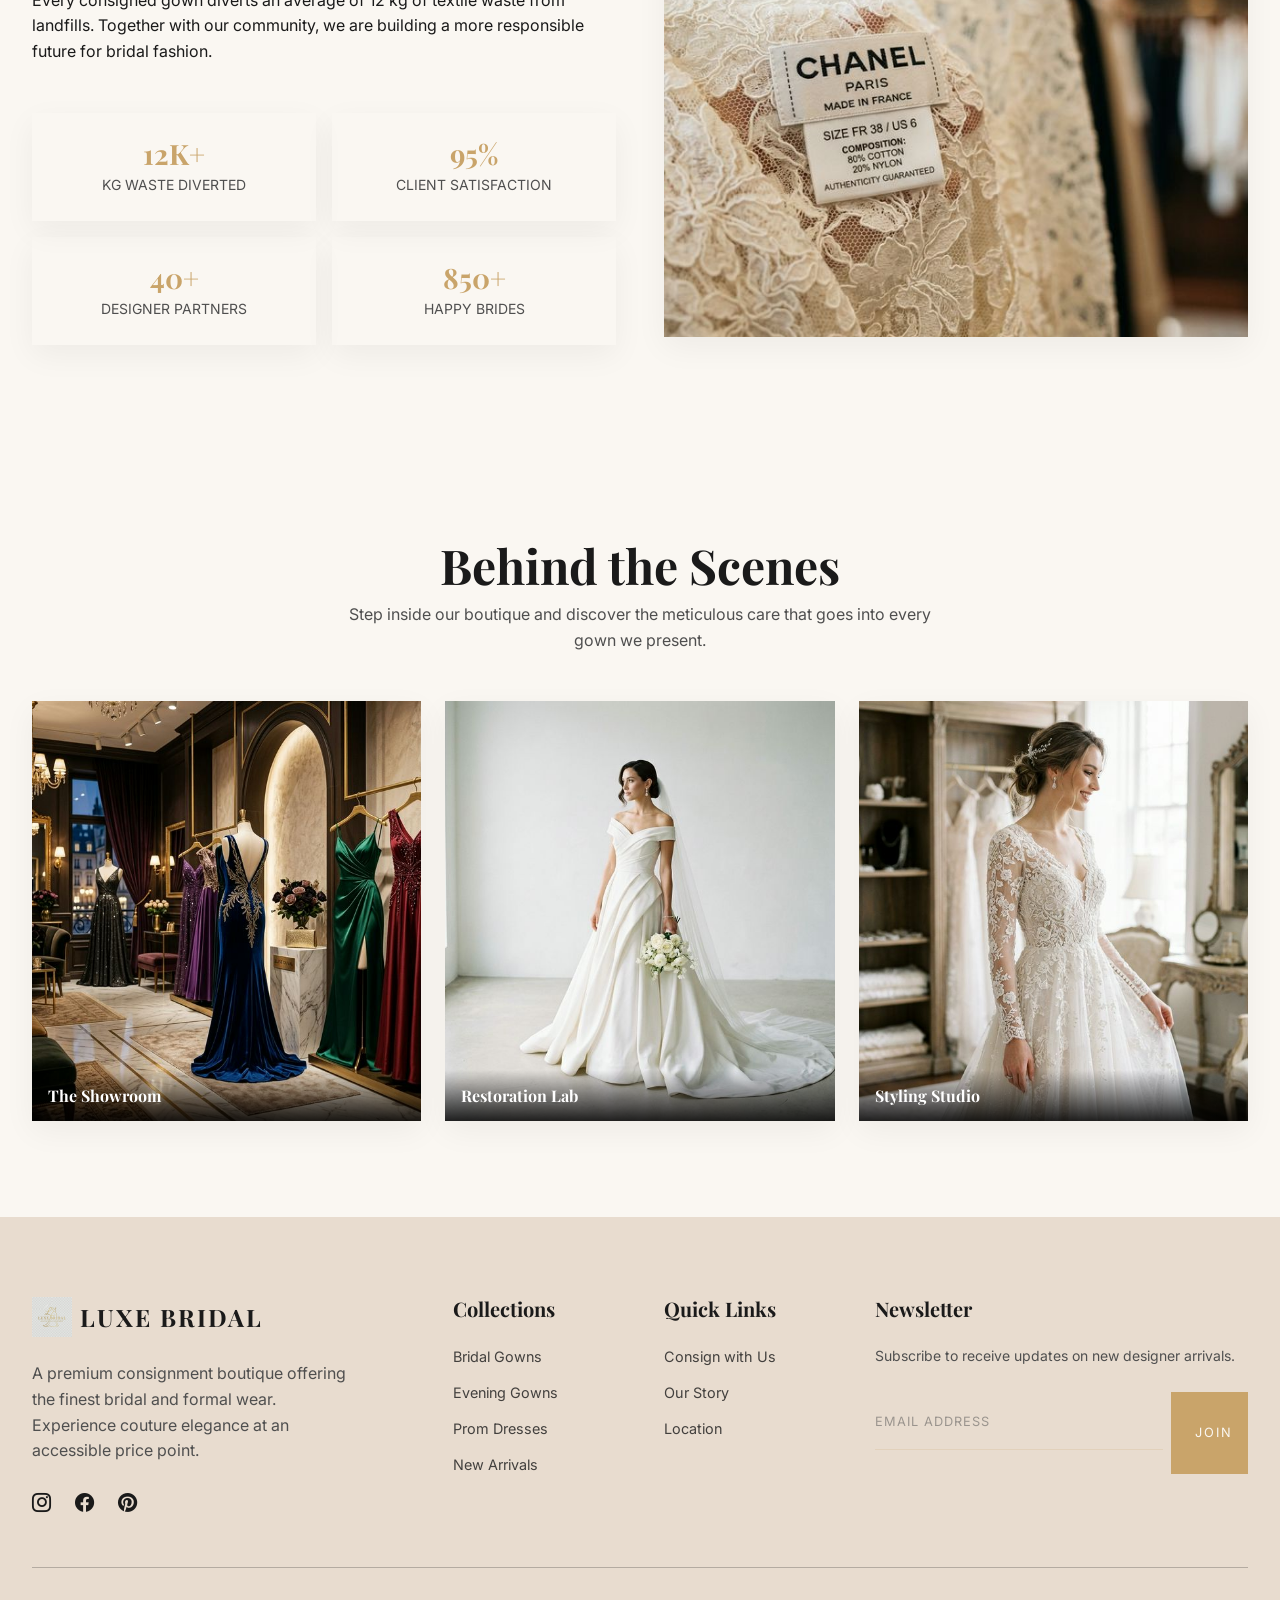
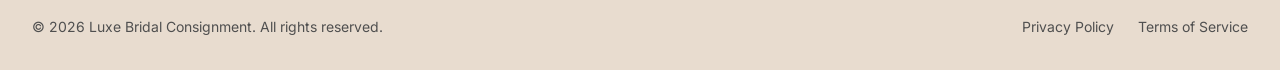
==== commit b61473ea: "Update site content and responsive fixes" ====
--- a/about.html
+++ b/about.html
@@ -5,6 +5,7 @@
     <meta charset="UTF-8">
     <meta name="viewport" content="width=device-width, initial-scale=1.0">
     <title>About Our Story | LUXE BRIDAL</title>
+    <link rel="icon" type="image/png" href="images/logo.png">
     <link href="https://cdn.jsdelivr.net/npm/bootstrap@5.3.0/dist/css/bootstrap.min.css" rel="stylesheet">
     <link rel="stylesheet" href="https://cdn.jsdelivr.net/npm/bootstrap-icons@1.11.1/font/bootstrap-icons.css">
     <link rel="stylesheet" href="css/style.css">
@@ -57,16 +58,8 @@
             <a href="about.html" class="fs-4 luxury-heading">Our Story</a>
             <a href="contact.html" class="fs-4 luxury-heading">Contact</a>
             <hr class="my-3 opacity-25">
-            <a href="login.html" class="fs-5">Login / Sign Up</a>
+            <a href="login.html" class="fs-5">Login</a>
         </nav>
-        <div class="mt-auto">
-            <p class="small opacity-50 mb-3">Luxe Bridal Consignment</p>
-            <div class="d-flex gap-3">
-                <a href="#"><i class="bi bi-instagram"></i></a>
-                <a href="#"><i class="bi bi-facebook"></i></a>
-                <a href="#"><i class="bi bi-pinterest"></i></a>
-            </div>
-        </div>
     </div>
 
     <!-- Page Header (Unified Hero) -->
@@ -81,7 +74,7 @@
     </header>
 
     <!-- About Main -->
-    <section class="py-5">
+    <section class="py-5 about-founders-section">
         <div class="container-custom py-5">
             <div class="row align-items-center g-5">
                 <div class="col-lg-6">
@@ -166,8 +159,8 @@
                         solution.</p>
                     <p class="text-muted mb-5">Today, their vision has grown into a boutique trusted by brides across
                         the city — a place where pre-loved couture finds new purpose without losing its magic.</p>
-                    <div class="d-flex gap-4">
-                        <div class="d-flex align-items-center gap-3">
+                    <div class="d-flex gap-4 founders-list">
+                        <div class="d-flex align-items-center gap-3 founder-item">
                             <div class="rounded-circle d-flex align-items-center justify-content-center"
                                 style="width:48px;height:48px;background:var(--accent-gold);color:var(--btn-text);font-weight:700;">
                                 A</div>
@@ -176,7 +169,7 @@
                                 <p class="small text-muted mb-0">Co-Founder & Creative Director</p>
                             </div>
                         </div>
-                        <div class="d-flex align-items-center gap-3">
+                        <div class="d-flex align-items-center gap-3 founder-item">
                             <div class="rounded-circle d-flex align-items-center justify-content-center"
                                 style="width:48px;height:48px;background:var(--accent-gold);color:var(--btn-text);font-weight:700;">
                                 S</div>
@@ -244,34 +237,32 @@
                     meticulous care that goes into every gown we present.</p>
             </div>
             <div class="row g-4">
-                <div class="col-md-8">
-                    <div class="position-relative overflow-hidden luxury-shadow" style="height: 480px;">
+                <div class="col-md-4">
+                    <div class="position-relative overflow-hidden luxury-shadow" style="height: 420px;">
                         <img src="images/collection_formal.png" alt="Boutique Interior"
                             class="w-100 h-100 object-fit-cover">
-                        <div class="position-absolute bottom-0 start-0 w-100 p-4"
+                        <div class="position-absolute bottom-0 start-0 w-100 p-3"
                             style="background: linear-gradient(transparent, rgba(0,0,0,0.85));">
-                            <h4 class="text-white luxury-heading h5 mb-1">The Showroom</h4>
-                            <p class="text-gold small mb-0">Where every gown is displayed with gallery-level care</p>
-                        </div>
-                    </div>
-                </div>
-                <div class="col-md-4">
-                    <div class="d-flex flex-column gap-4 h-100">
-                        <div class="position-relative overflow-hidden luxury-shadow flex-grow-1"
-                            style="min-height: 228px;">
-                            <img src="images/dress_1.png" alt="Restoration" class="w-100 h-100 object-fit-cover">
-                            <div class="position-absolute bottom-0 start-0 w-100 p-3"
-                                style="background: linear-gradient(transparent, rgba(0,0,0,0.85));">
-                                <h5 class="text-white luxury-heading h6 mb-0">Restoration Lab</h5>
-                            </div>
-                        </div>
-                        <div class="position-relative overflow-hidden luxury-shadow flex-grow-1"
-                            style="min-height: 228px;">
-                            <img src="images/dress_2.png" alt="Styling" class="w-100 h-100 object-fit-cover">
-                            <div class="position-absolute bottom-0 start-0 w-100 p-3"
-                                style="background: linear-gradient(transparent, rgba(0,0,0,0.85));">
-                                <h5 class="text-white luxury-heading h6 mb-0">Styling Studio</h5>
-                            </div>
+                            <h5 class="text-white luxury-heading h6 mb-0">The Showroom</h5>
+                        </div>
+                    </div>
+                </div>
+                <div class="col-md-4">
+                    <div class="position-relative overflow-hidden luxury-shadow" style="height: 420px;">
+                        <img src="images/dress_1.png" alt="Restoration" class="w-100 h-100 object-fit-cover">
+                        <div class="position-absolute bottom-0 start-0 w-100 p-3"
+                            style="background: linear-gradient(transparent, rgba(0,0,0,0.85));">
+                            <h5 class="text-white luxury-heading h6 mb-0">Restoration Lab</h5>
+                        </div>
+                    </div>
+                </div>
+                <div class="col-md-4">
+                    <div class="position-relative overflow-hidden luxury-shadow" style="height: 420px;">
+                        <img src="images/dress_2.png" alt="Styling" class="w-100 h-100 object-fit-cover"
+                            style="object-position: center center;">
+                        <div class="position-absolute bottom-0 start-0 w-100 p-3"
+                            style="background: linear-gradient(transparent, rgba(0,0,0,0.85));">
+                            <h5 class="text-white luxury-heading h6 mb-0">Styling Studio</h5>
                         </div>
                     </div>
                 </div>
@@ -333,4 +324,4 @@
     <script src="js/main.js"></script>
 </body>
 
-</html>+</html>
--- a/css/style.css
+++ b/css/style.css
@@ -154,6 +154,14 @@
 }
 
 .nav-link-custom:hover::after {
+    width: 100%;
+}
+
+.nav-link-custom.active {
+    color: var(--accent-gold);
+}
+
+.nav-link-custom.active::after {
     width: 100%;
 }
 
@@ -422,6 +430,13 @@
     color: #fff;
 }
 
+.hero-full-image {
+    background-size: contain !important;
+    background-repeat: no-repeat !important;
+    background-position: center center !important;
+    background-color: #111;
+}
+
 .hero-overlay {
     position: absolute;
     top: 0;
@@ -513,7 +528,54 @@
     }
 
     .nav-links-desktop {
-        display: none;
+        display: none !important;
+    }
+
+    #hamburger-menu {
+        display: inline-flex !important;
+    }
+}
+
+/* Home2: Platinum Vault tablet alignment fixes */
+@media (min-width: 768px) and (max-width: 1024px) {
+    .platinum-vault-section .row.align-items-end {
+        row-gap: 1rem;
+    }
+
+    .platinum-vault-section .text-lg-end {
+        text-align: left !important;
+    }
+
+    .platinum-vault-section .platinum-vault-grid .col-md-4 {
+        flex: 0 0 50%;
+        max-width: 50%;
+        display: flex;
+    }
+
+    .platinum-vault-section .platinum-vault-grid .col-md-4:last-child {
+        margin-left: auto;
+        margin-right: auto;
+    }
+
+    .platinum-vault-section .vault-card {
+        width: 100%;
+        min-height: 100%;
+        padding: 2rem 1.5rem;
+        display: flex;
+        flex-direction: column;
+        align-items: center;
+        text-align: center;
+    }
+
+    .platinum-vault-section .vault-card .text-muted {
+        margin-bottom: 1.5rem !important;
+    }
+
+    .platinum-vault-section .vault-card .btn-outline {
+        margin-top: auto;
+        min-width: 130px;
+        display: inline-flex;
+        justify-content: center;
     }
 }
 
@@ -528,6 +590,77 @@
 
     .sidebar-menu {
         width: 100%;
+    }
+
+    .navbar-luxury .brand-logo {
+        white-space: nowrap;
+        font-size: 1.2rem;
+        letter-spacing: 1px;
+    }
+
+    .navbar-luxury .logo-img {
+        height: 34px;
+    }
+
+    footer .col-md-4.col-lg-4>.d-flex {
+        gap: 0.75rem;
+        align-items: flex-end;
+    }
+
+    footer .col-md-4.col-lg-4>.d-flex .form-control-luxury {
+        flex: 1 1 auto;
+        min-width: 0;
+        margin-right: 0 !important;
+        margin-bottom: 0;
+    }
+
+    footer .col-md-4.col-lg-4>.d-flex .btn-gold {
+        flex: 0 0 auto;
+        white-space: nowrap;
+        padding: 0.95rem 1rem;
+        letter-spacing: 1px;
+    }
+
+    .consignment-process-section {
+        padding-bottom: 2rem !important;
+    }
+
+    .consignment-process-section .row {
+        --bs-gutter-y: 1.5rem;
+    }
+
+    .consignment-process-section .ready-consign-card {
+        padding: 1.75rem !important;
+    }
+
+    .consignment-faq-section {
+        padding-top: 2rem !important;
+        padding-bottom: 2rem !important;
+    }
+
+    .consignment-faq-section .container-custom {
+        padding-top: 0.5rem !important;
+        padding-bottom: 0.5rem !important;
+    }
+
+    .consignment-faq-section h2 {
+        margin-bottom: 2rem !important;
+    }
+
+    .about-founders-section h2 {
+        white-space: nowrap;
+        font-size: 2.25rem;
+    }
+
+    .about-founders-section .founders-list {
+        width: 100%;
+        gap: 1rem !important;
+        justify-content: space-between;
+    }
+
+    .about-founders-section .founder-item {
+        flex: 1 1 0;
+        align-items: flex-start !important;
     }
 }
 
@@ -551,6 +684,18 @@
     padding: 3rem;
     background: var(--card-bg);
     border: 1px solid var(--border-color);
+}
+
+.auth-control-btn {
+    border: 1px solid var(--accent-gold) !important;
+    background: var(--card-bg);
+    color: var(--text-main);
+    line-height: 1;
+}
+
+.auth-control-btn:hover {
+    color: var(--accent-gold);
+    border-color: var(--accent-gold) !important;
 }
 
 .form-control-luxury {
@@ -567,6 +712,24 @@
     box-shadow: none;
     border-bottom-color: var(--accent-gold);
     background: transparent;
+}
+
+[data-theme="dark"] .auth-container .form-control-luxury {
+    border-bottom-color: rgba(212, 175, 114, 0.45);
+}
+
+[data-theme="dark"] .auth-container .form-control-luxury::placeholder {
+    color: var(--text-muted);
+    opacity: 0.8;
+}
+
+.auth-container .form-check-input {
+    border-color: var(--accent-gold);
+    background-color: transparent;
+}
+
+[data-theme="dark"] .auth-container .form-check-input {
+    border-color: rgba(212, 175, 114, 0.6);
 }
 
 /* Collections Page */
@@ -695,4 +858,46 @@
     color: var(--accent-gold);
     transform: translateY(-3px);
     box-shadow: 0 5px 15px rgba(201, 164, 106, 0.1);
-}+}
+
+/* Back To Top */
+.back-to-top-btn {
+    position: fixed;
+    right: 1.5rem;
+    bottom: 1.5rem;
+    width: 44px;
+    height: 44px;
+    border: 1px solid var(--accent-gold);
+    background: var(--card-bg);
+    color: var(--text-main);
+    display: flex;
+    align-items: center;
+    justify-content: center;
+    cursor: pointer;
+    z-index: 1100;
+    opacity: 0;
+    visibility: hidden;
+    pointer-events: none;
+    transition: var(--transition-smooth);
+}
+
+.back-to-top-btn.visible {
+    opacity: 1;
+    visibility: visible;
+    pointer-events: auto;
+}
+
+.back-to-top-btn:hover {
+    color: var(--accent-gold);
+    transform: translateY(-2px);
+}
+
+[data-theme="dark"] #faqAccordion .accordion-button {
+    color: var(--text-main);
+}
+
+[data-theme="dark"] #faqAccordion .accordion-button:not(.collapsed) {
+    color: var(--text-main);
+    background-color: transparent;
+    box-shadow: none;
+}
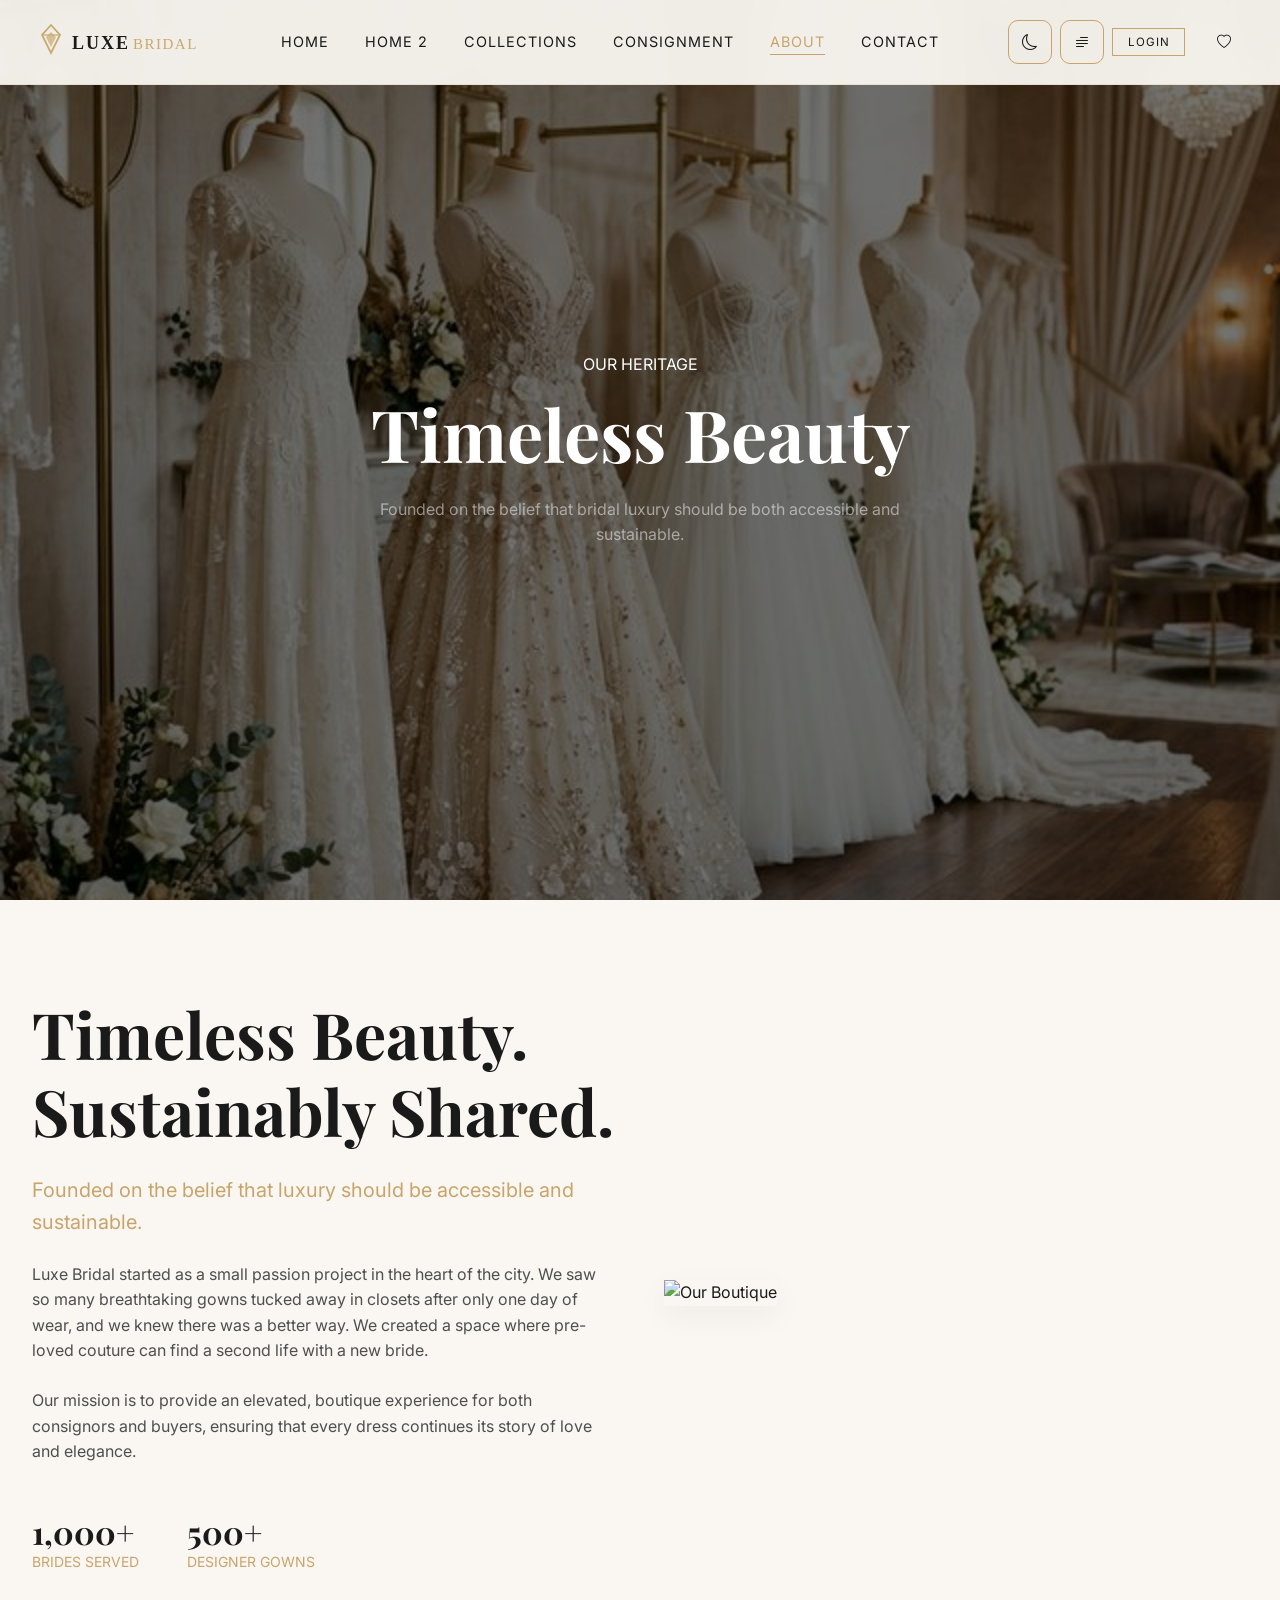
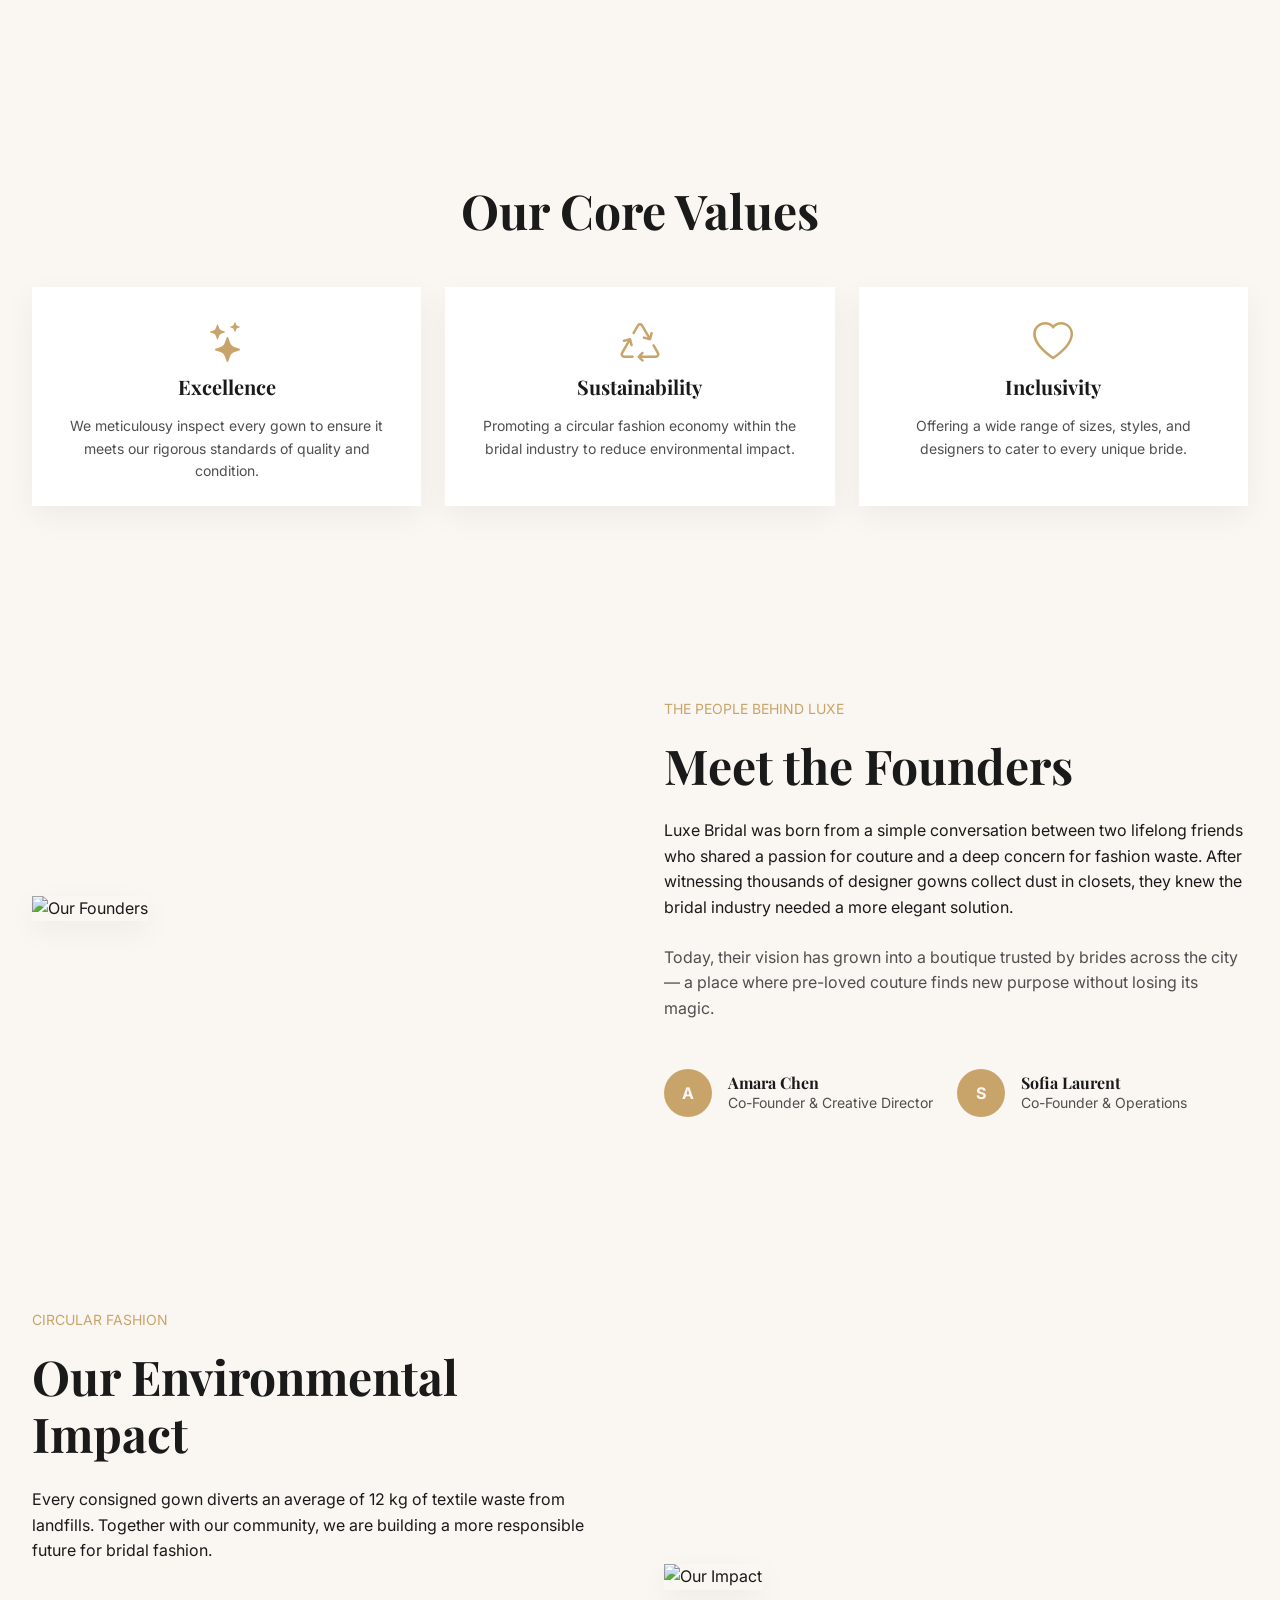
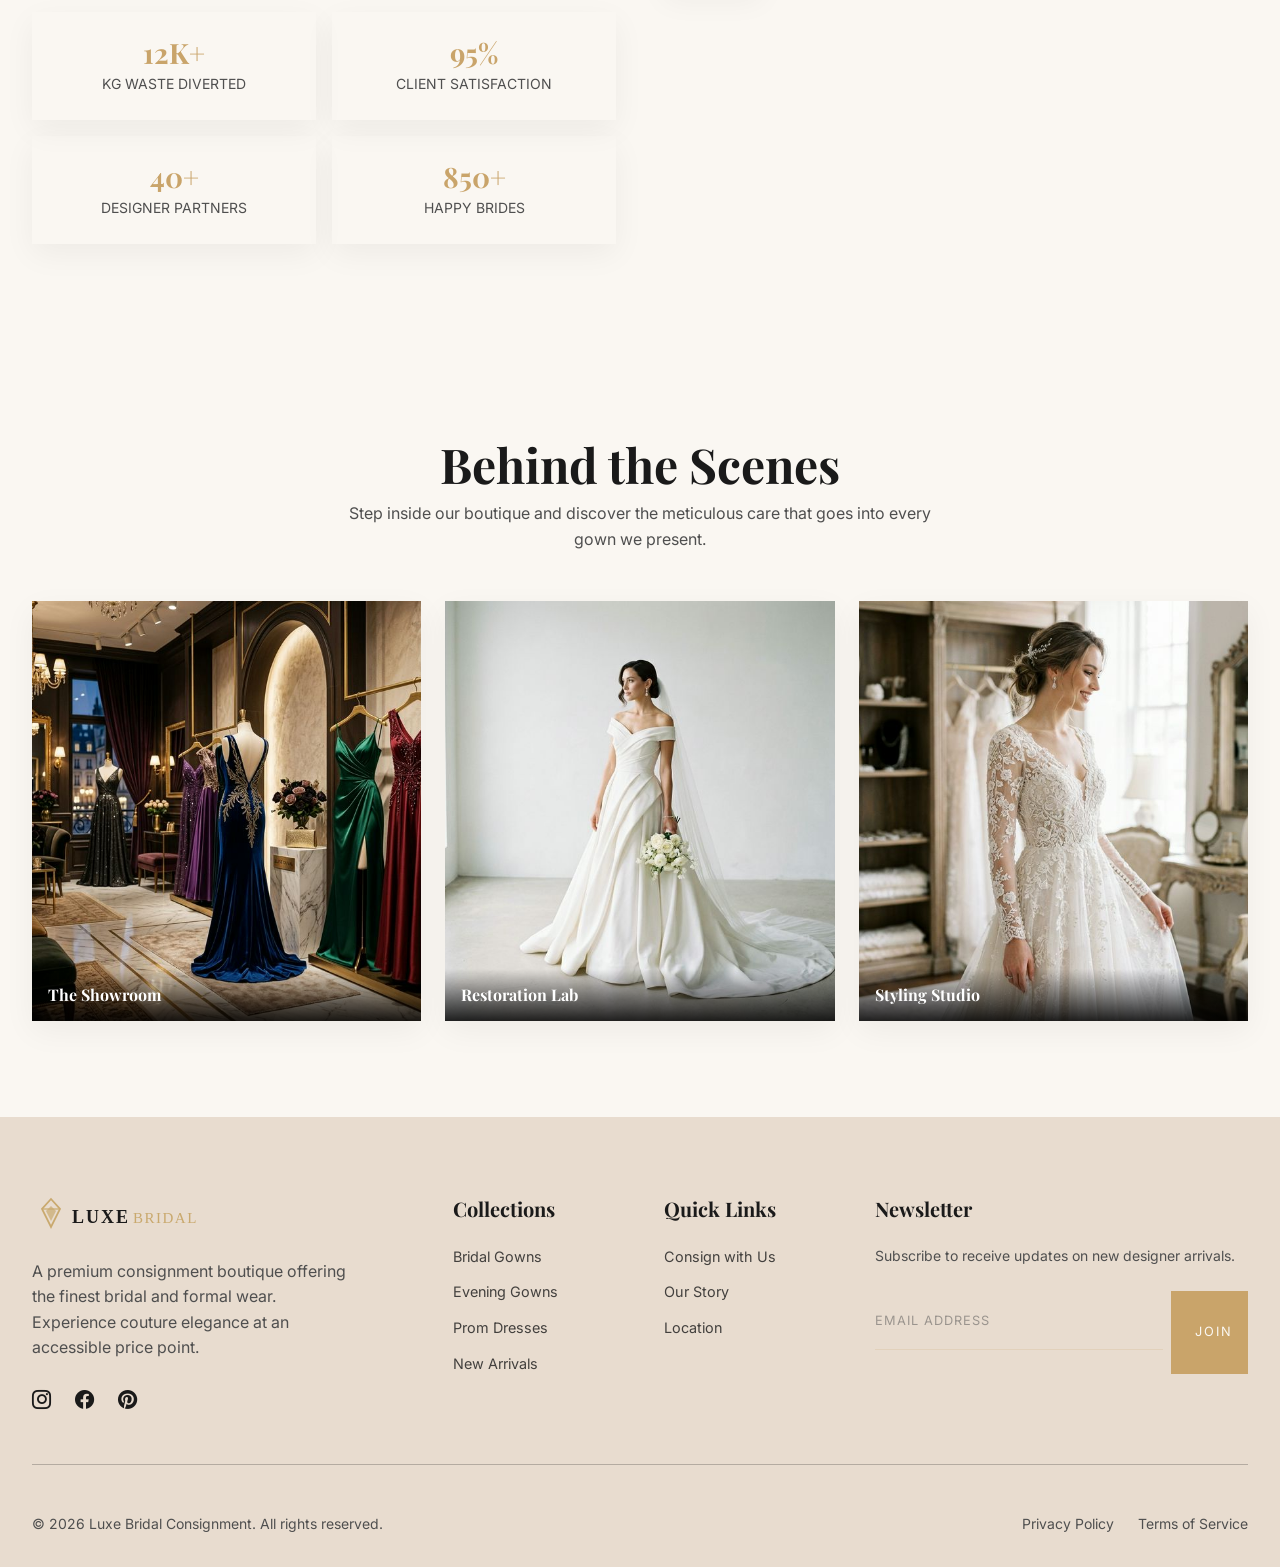
==== commit e428a9f3: "Update logo to premium SVG format and add brand favicon across all pages" ====
--- a/about.html
+++ b/about.html
@@ -1,11 +1,11 @@
-<!DOCTYPE html>
+﻿<!DOCTYPE html>
 <html lang="en">
 
 <head>
     <meta charset="UTF-8">
     <meta name="viewport" content="width=device-width, initial-scale=1.0">
     <title>About Our Story | LUXE BRIDAL</title>
-    <link rel="icon" type="image/png" href="images/logo.png">
+    <link rel="icon" type="image/svg+xml" href="images/favicon.svg">
     <link href="https://cdn.jsdelivr.net/npm/bootstrap@5.3.0/dist/css/bootstrap.min.css" rel="stylesheet">
     <link rel="stylesheet" href="https://cdn.jsdelivr.net/npm/bootstrap-icons@1.11.1/font/bootstrap-icons.css">
     <link rel="stylesheet" href="css/style.css">
@@ -17,8 +17,7 @@
     <nav class="navbar-luxury">
         <div class="container-custom d-flex justify-content-between align-items-center">
             <a href="index.html" class="brand-logo">
-                <img src="images/logo.png" alt="Luxe Bridal Logo" class="logo-img me-2">
-                Luxe Bridal
+                <svg xmlns="http://www.w3.org/2000/svg" height="38" viewBox="0 0 180 38" fill="none" aria-label="Luxe Bridal Logo" style="display:inline-block;vertical-align:middle;"><g transform="translate(2,2)"><polygon points="17,0 26,10 17,28 8,10" fill="none" stroke="#C9A96E" stroke-width="1.8"/><polygon points="17,7 22,12 17,22 12,12" fill="#C9A96E" opacity="0.7"/><line x1="8" y1="10" x2="26" y2="10" stroke="#C9A96E" stroke-width="1.2"/></g><text x="40" y="26" font-family="Georgia,serif" font-size="18" font-weight="700" letter-spacing="2" fill="currentColor">LUXE</text><text x="101" y="26" font-family="Georgia,serif" font-size="15" font-weight="400" letter-spacing="1.5" fill="#C9A96E">BRIDAL</text></svg>
             </a>
 
             <div class="nav-links-desktop d-none d-lg-block">
@@ -37,7 +36,7 @@
                 <button id="rtl-toggle" class="btn border-0 p-2 me-2" aria-label="Toggle RTL">
                     <i class="bi bi-text-paragraph"></i>
                 </button>
-                <a href="login.html" class="nav-link-custom d-none d-md-block me-3"><i class="bi bi-person"></i></a>
+                <a href="login.html" class="nav-login-btn d-none d-xl-inline-flex me-3">Login</a>
                 <a href="#" class="nav-link-custom me-3"><i class="bi bi-heart"></i></a>
                 <button id="hamburger-menu" class="btn border-0 p-0 d-lg-none" aria-label="Open Menu">
                     <i class="bi bi-list fs-3"></i>
@@ -58,7 +57,7 @@
             <a href="about.html" class="fs-4 luxury-heading">Our Story</a>
             <a href="contact.html" class="fs-4 luxury-heading">Contact</a>
             <hr class="my-3 opacity-25">
-            <a href="login.html" class="fs-5">Login</a>
+            <a href="login.html" class="nav-login-btn mt-2 align-self-start">Login</a>
         </nav>
     </div>
 
@@ -100,7 +99,7 @@
                 </div>
                 <div class="col-lg-6">
                     <div class="position-relative">
-                        <img src="images/collection_bridal.png" alt="Our Boutique" class="img-fluid luxury-shadow">
+                        <img src="https://tiimg.tistatic.com/fp/1/006/528/western-style-white-wedding-gown-282.jpg" alt="Our Boutique" class="img-fluid luxury-shadow">
                         <div class="accent-square d-none d-xl-block"></div>
                     </div>
                 </div>
@@ -146,7 +145,7 @@
         <div class="container-custom py-5">
             <div class="row align-items-center g-5">
                 <div class="col-lg-6">
-                    <img src="images/hero_bridal.png" alt="Our Founders" class="img-fluid luxury-shadow w-100"
+                    <img src="https://www.brides.com/thmb/nvgvPMRd_4gYJ4J1dAditFv22-A=/1500x0/filters:no_upscale():max_bytes(150000):strip_icc()/6-intimate-maui-wedding-bride-portrait-rebecca-yale-photography-0124-90d5246ac13c4fcbbcabd296834103bf.jpg" alt="Our Founders" class="img-fluid luxury-shadow w-100"
                         style="object-fit:cover; max-height:520px;">
                 </div>
                 <div class="col-lg-6">
@@ -189,7 +188,7 @@
         <div class="container-custom py-5">
             <div class="row align-items-center g-5 flex-row-reverse">
                 <div class="col-lg-6">
-                    <img src="images/consignment_process.png" alt="Our Impact" class="img-fluid luxury-shadow w-100"
+                    <img src="https://images.alphacoders.com/106/thumb-1920-1067289.jpg" alt="Our Impact" class="img-fluid luxury-shadow w-100"
                         style="object-fit:cover; max-height:520px;">
                 </div>
                 <div class="col-lg-6">
@@ -276,9 +275,8 @@
             <div class="row g-5">
                 <div class="col-lg-4">
                     <a href="index.html" class="brand-logo mb-4">
-                        <img src="images/logo.png" alt="Luxe Bridal Logo" class="logo-img me-2">
-                        Luxe Bridal
-                    </a>
+                <svg xmlns="http://www.w3.org/2000/svg" height="38" viewBox="0 0 180 38" fill="none" aria-label="Luxe Bridal Logo" style="display:inline-block;vertical-align:middle;"><g transform="translate(2,2)"><polygon points="17,0 26,10 17,28 8,10" fill="none" stroke="#C9A96E" stroke-width="1.8"/><polygon points="17,7 22,12 17,22 12,12" fill="#C9A96E" opacity="0.7"/><line x1="8" y1="10" x2="26" y2="10" stroke="#C9A96E" stroke-width="1.2"/></g><text x="40" y="26" font-family="Georgia,serif" font-size="18" font-weight="700" letter-spacing="2" fill="currentColor">LUXE</text><text x="101" y="26" font-family="Georgia,serif" font-size="15" font-weight="400" letter-spacing="1.5" fill="#C9A96E">BRIDAL</text></svg>
+            </a>
                     <p class="text-muted pe-lg-5">A premium consignment boutique offering the finest bridal and formal
                         wear. Experience couture elegance at an accessible price point.</p>
                     <div class="d-flex mt-4">
@@ -325,3 +323,4 @@
 </body>
 
 </html>
+
--- a/css/style.css
+++ b/css/style.css
@@ -163,6 +163,53 @@
 
 .nav-link-custom.active::after {
     width: 100%;
+}
+
+/* Header login button */
+.nav-login-btn {
+    display: inline-flex;
+    align-items: center;
+    justify-content: center;
+    border: 1px solid var(--accent-gold);
+    color: var(--text-main);
+    padding: 0.4rem 0.9rem;
+    text-transform: uppercase;
+    letter-spacing: 1px;
+    font-size: 0.72rem;
+    line-height: 1.1;
+    transition: var(--transition-smooth);
+}
+
+.nav-login-btn:hover {
+    background: var(--accent-gold);
+    color: var(--btn-text);
+}
+
+/* Ensure navbar utility toggles remain visible in both themes */
+.navbar-luxury #theme-toggle,
+.navbar-luxury #rtl-toggle {
+    width: 44px;
+    height: 44px;
+    padding: 0 !important;
+    display: inline-flex;
+    align-items: center;
+    justify-content: center;
+    border: 1px solid var(--accent-gold) !important;
+    border-radius: 10px;
+    background: transparent;
+    color: var(--text-main);
+}
+
+.navbar-luxury #theme-toggle:hover,
+.navbar-luxury #rtl-toggle:hover {
+    background: var(--accent-gold);
+    color: var(--btn-text);
+}
+
+.navbar-luxury #theme-toggle:focus,
+.navbar-luxury #rtl-toggle:focus {
+    box-shadow: none;
+    color: var(--accent-gold);
 }
 
 /* Sidebar Menu */
@@ -594,12 +641,44 @@
 
     .navbar-luxury .brand-logo {
         white-space: nowrap;
-        font-size: 1.2rem;
+        font-size: 1rem;
         letter-spacing: 1px;
     }
 
     .navbar-luxury .logo-img {
-        height: 34px;
+        height: 30px;
+    }
+
+    .navbar-luxury .header-actions {
+        display: flex;
+        align-items: center;
+        gap: 0.35rem;
+        flex-shrink: 0;
+    }
+
+    .navbar-luxury .header-actions > * {
+        margin-right: 0 !important;
+    }
+
+    .navbar-luxury #theme-toggle,
+    .navbar-luxury #rtl-toggle,
+    .navbar-luxury #hamburger-menu {
+        width: 38px;
+        height: 38px;
+    }
+
+    .navbar-luxury #hamburger-menu {
+        display: inline-flex !important;
+        align-items: center;
+        justify-content: center;
+        border: 1px solid var(--accent-gold) !important;
+        border-radius: 10px;
+        color: var(--text-main);
+        background: transparent;
+    }
+
+    .navbar-luxury .header-actions > a.nav-link-custom.me-3 {
+        display: none;
     }
 
     footer .col-md-4.col-lg-4>.d-flex {
@@ -708,6 +787,25 @@
     margin-bottom: 1.5rem;
 }
 
+/* Auth pages: use boxed fields (login + signup) */
+.auth-container .form-control-luxury {
+    border: 1px solid rgba(201, 164, 106, 0.55);
+    border-radius: 4px;
+    padding: 0.95rem 1rem;
+    margin-bottom: 0;
+    box-shadow: none;
+}
+
+.auth-container .position-relative .form-control-luxury {
+    padding-right: 2.6rem !important;
+}
+
+.auth-container .form-control-luxury:focus {
+    border-color: var(--accent-gold);
+    box-shadow: 0 0 0 2px rgba(201, 164, 106, 0.2);
+    border-bottom-color: var(--accent-gold);
+}
+
 .form-control-luxury:focus {
     box-shadow: none;
     border-bottom-color: var(--accent-gold);
@@ -715,7 +813,14 @@
 }
 
 [data-theme="dark"] .auth-container .form-control-luxury {
-    border-bottom-color: rgba(212, 175, 114, 0.45);
+    border-color: rgba(212, 175, 114, 0.7);
+    box-shadow: none;
+}
+
+[data-theme="dark"] .auth-container .form-control-luxury:focus {
+    border-color: var(--accent-gold);
+    box-shadow: 0 0 0 2px rgba(212, 175, 114, 0.3);
+    border-bottom-color: var(--accent-gold);
 }
 
 [data-theme="dark"] .auth-container .form-control-luxury::placeholder {
@@ -901,3 +1006,11 @@
     background-color: transparent;
     box-shadow: none;
 }
+
+@media (max-width: 1024px) {
+    .mobile-filter-formal,
+    .mobile-filter-accents,
+    .category-formal-option {
+        display: none !important;
+    }
+}
